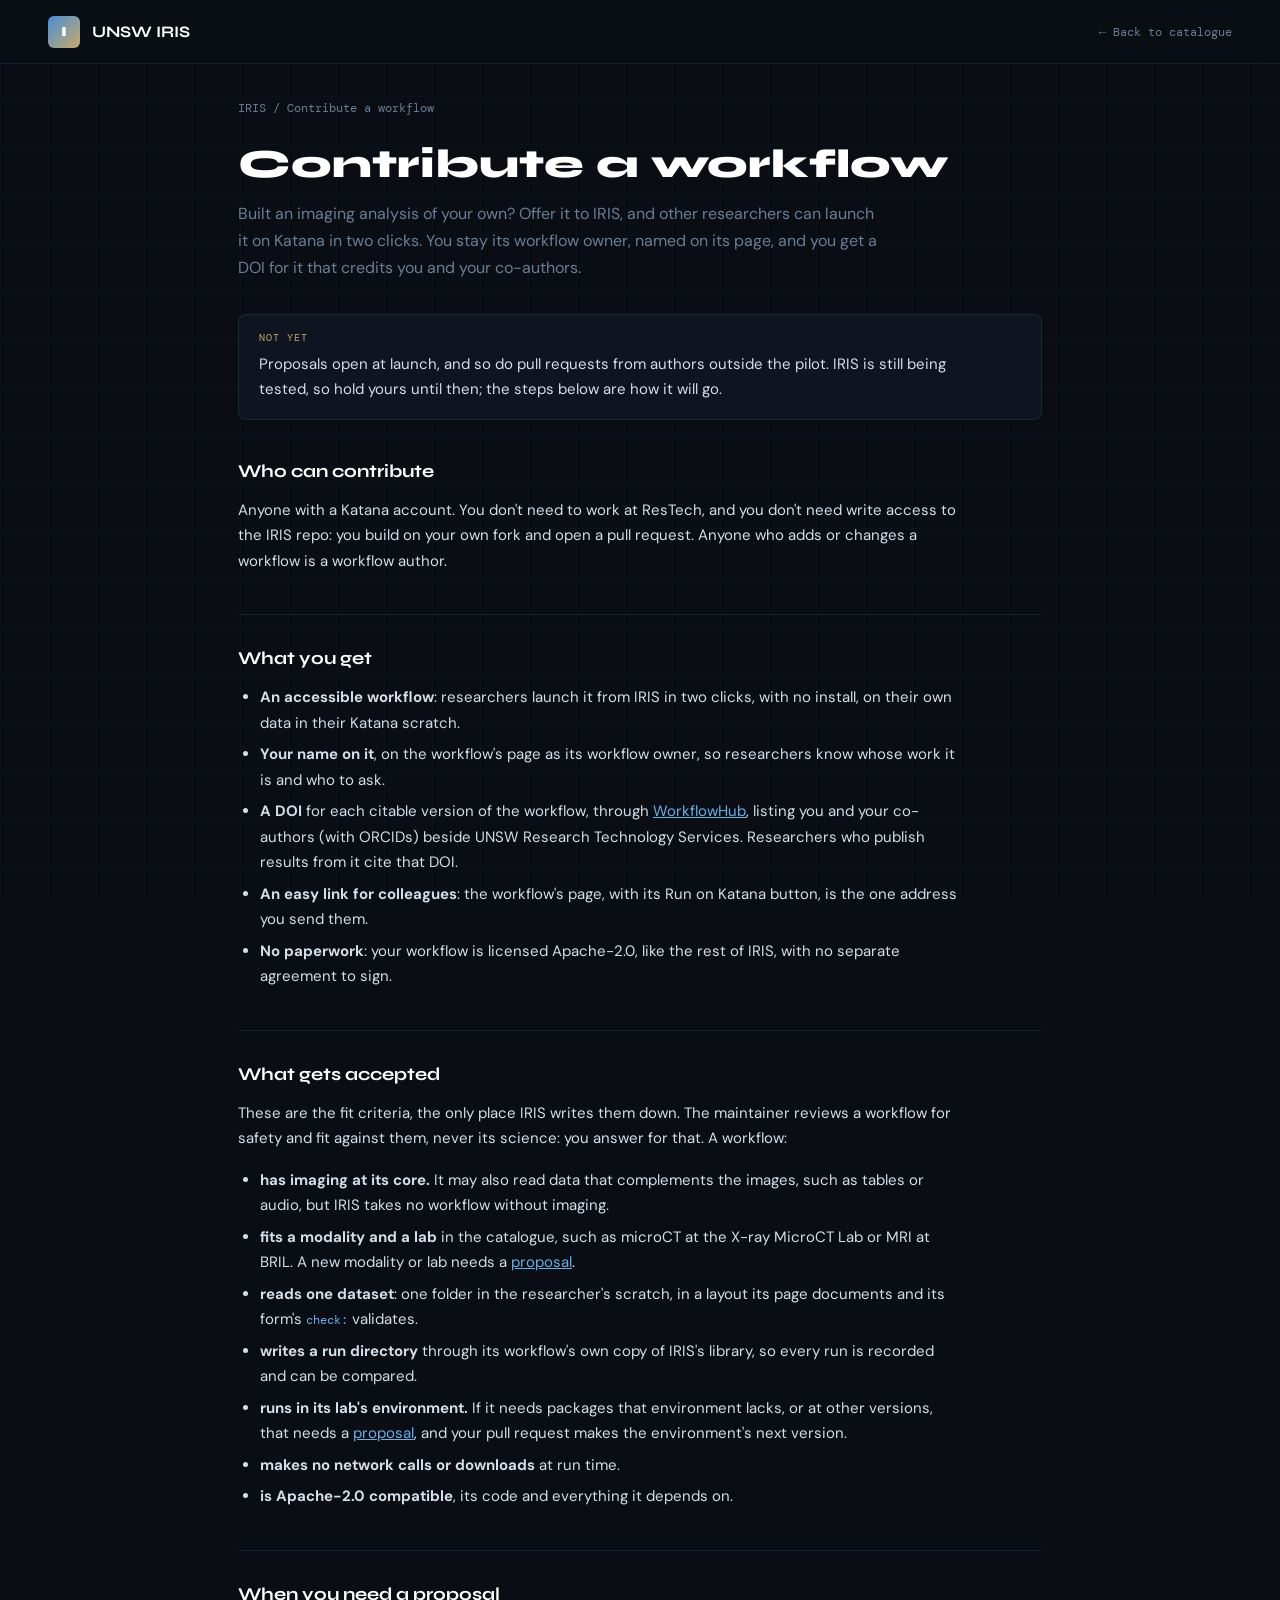
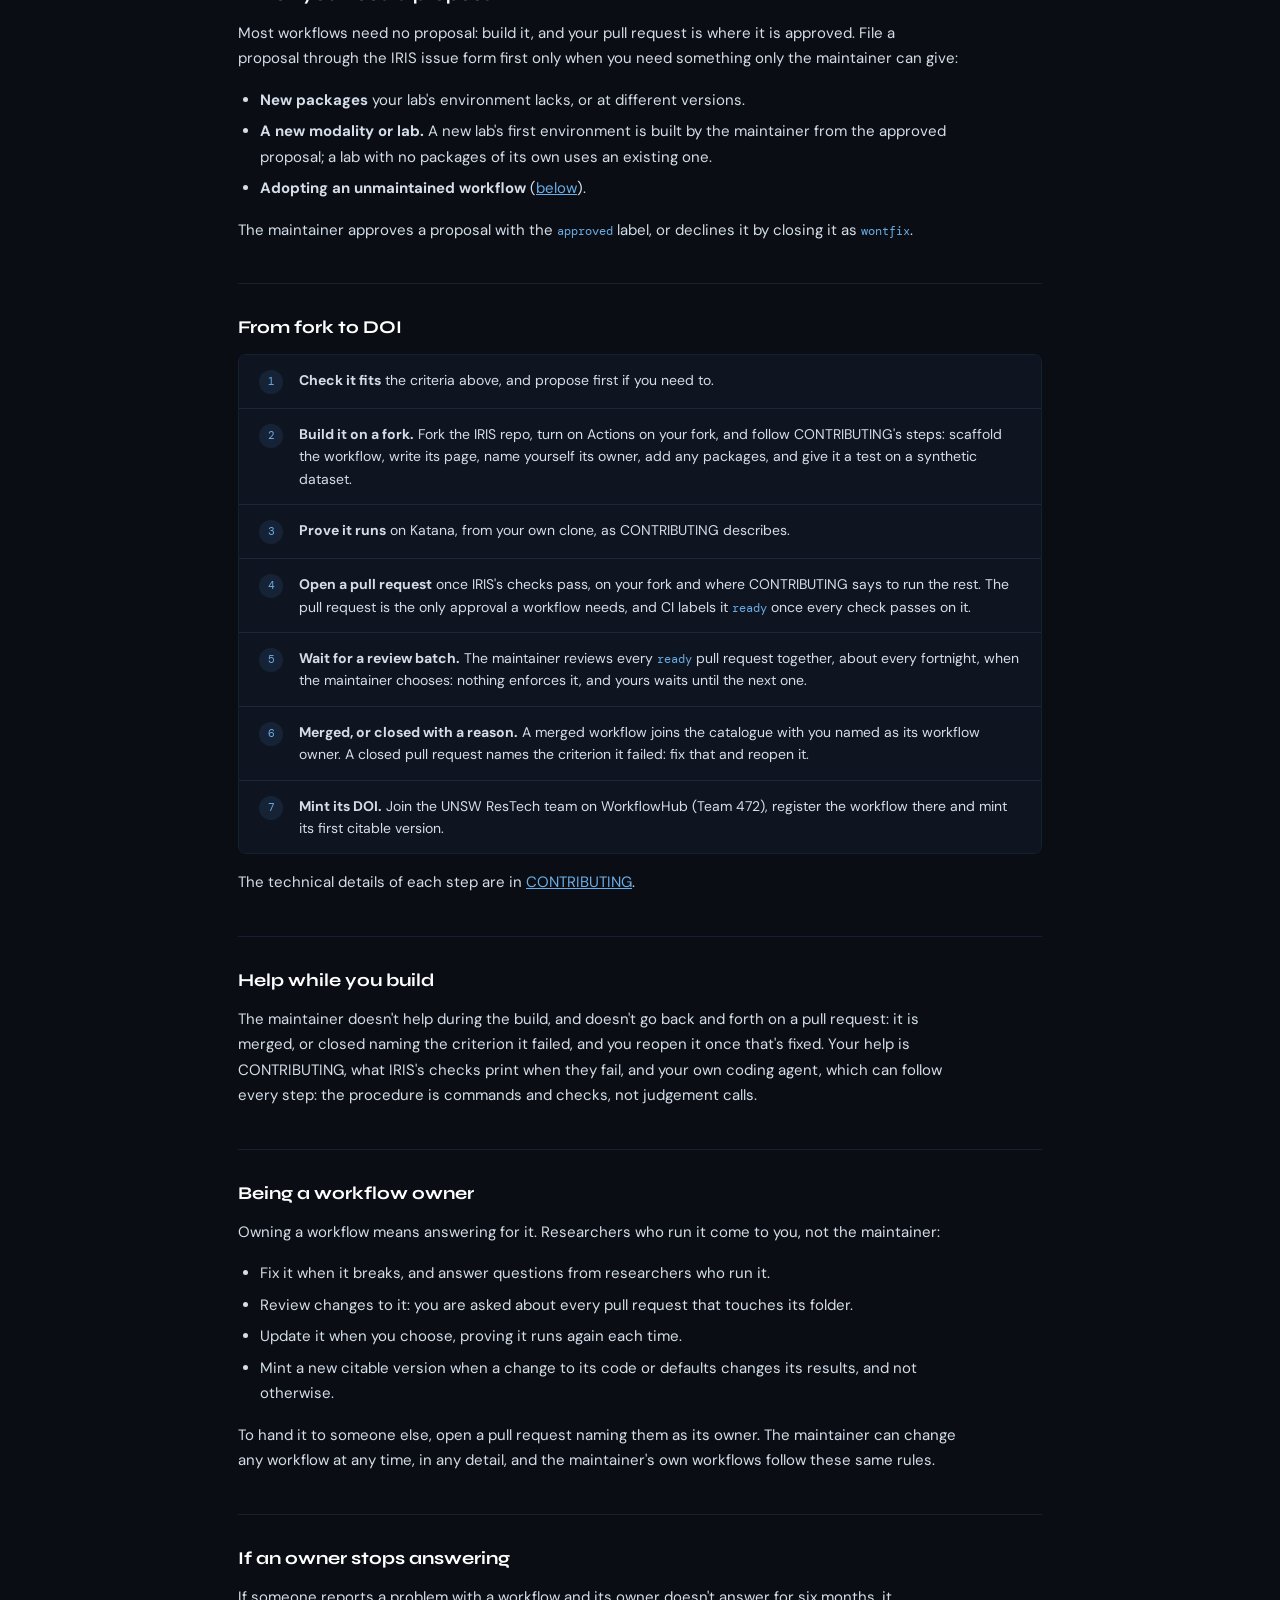
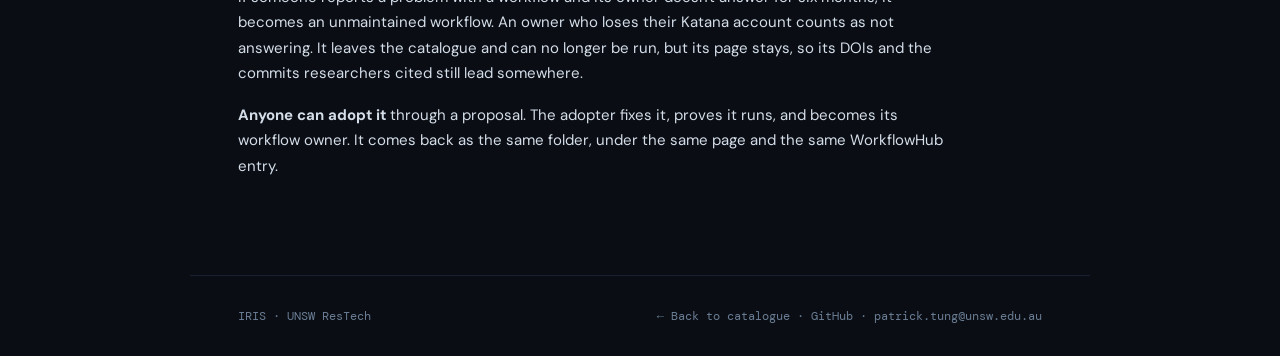
==== contribute/index.html @ a0d05328 "CI labels a passing pull request ready, and flags one that changes anything beyond its workflow's fo" ====
<!DOCTYPE html>
<html lang="en">
<head>
  <meta charset="UTF-8">
  <meta name="viewport" content="width=device-width, initial-scale=1.0">
  <title>Contribute a workflow — IRIS</title>
  <link rel="preconnect" href="https://fonts.googleapis.com">
  <link href="https://fonts.googleapis.com/css2?family=DM+Mono:wght@400;500&family=Syne:wght@700;800&family=DM+Sans:wght@300;400;500&display=swap" rel="stylesheet">
  <link rel="stylesheet" href="../assets/iris.css">
</head>
<body>
<nav>
  <a href="../" class="nav-logo">
    <div class="nav-logo-mark">I</div>
    <span class="nav-logo-text">UNSW IRIS</span>
  </a>
  <a href="../#workflows" class="nav-back">← Back to catalogue</a>
</nav>
<div class="page">
  <div class="breadcrumb"><a href="../">IRIS</a> / Contribute a workflow</div>
  <h1 class="wf-title">Contribute a workflow</h1>
  <p class="wf-desc">Built an imaging analysis of your own? Offer it to IRIS, and other researchers can launch it on Katana in two clicks. You stay its workflow owner, named on its page, and you get a DOI for it that credits you and your co-authors.</p>

  <!-- Launch removes this notice with the others CONTRIBUTING.md's Status lists; bin/check fails if only some are gone. -->
  <div class="ready" id="launch">
    <div class="ready-title">Not yet</div>
    <p class="prose">Proposals open at launch, and so do pull requests from authors outside the pilot. IRIS is still being tested, so hold yours until then; the steps below are how it will go.</p>
  </div>

  <h2 id="who">Who can contribute</h2>
  <div class="prose">
    <p>Anyone with a Katana account. You don't need to work at ResTech, and you don't need write access to the IRIS repo: you build on your own fork and open a pull request. Anyone who adds or changes a workflow is a workflow author.</p>
  </div>

  <h2 id="what-you-get">What you get</h2>
  <div class="prose">
    <ul>
      <li><strong>An accessible workflow</strong>: researchers launch it from IRIS in two clicks, with no install, on their own data in their Katana scratch.</li>
      <li><strong>Your name on it</strong>, on the workflow's page as its workflow owner, so researchers know whose work it is and who to ask.</li>
      <li><strong>A DOI</strong> for each citable version of the workflow, through <a href="https://workflowhub.eu/projects/472" target="_blank">WorkflowHub</a>, listing you and your co-authors (with ORCIDs) beside UNSW Research Technology Services. Researchers who publish results from it cite that DOI.</li>
      <li><strong>An easy link for colleagues</strong>: the workflow's page, with its Run on Katana button, is the one address you send them.</li>
      <li><strong>No paperwork</strong>: your workflow is licensed Apache-2.0, like the rest of IRIS, with no separate agreement to sign.</li>
    </ul>
  </div>

  <h2 id="criteria">What gets accepted</h2>
  <div class="prose">
    <p>These are the fit criteria, the only place IRIS writes them down. The maintainer reviews a workflow for safety and fit against them, never its science: you answer for that. A workflow:</p>
    <ul>
      <li><strong>has imaging at its core.</strong> It may also read data that complements the images, such as tables or audio, but IRIS takes no workflow without imaging.</li>
      <li><strong>fits a modality and a lab</strong> in the catalogue, such as microCT at the X-ray MicroCT Lab or MRI at BRIL. A new modality or lab needs a <a href="#proposal">proposal</a>.</li>
      <li><strong>reads one dataset</strong>: one folder in the researcher's scratch, in a layout its page documents and its form's <code>check:</code> validates.</li>
      <li><strong>writes a run directory</strong> through its workflow's own copy of IRIS's library, so every run is recorded and can be compared.</li>
      <li><strong>runs in its lab's environment.</strong> If it needs packages that environment lacks, or at other versions, that needs a <a href="#proposal">proposal</a>, and your pull request makes the environment's next version.</li>
      <li><strong>makes no network calls or downloads</strong> at run time.</li>
      <li><strong>is Apache-2.0 compatible</strong>, its code and everything it depends on.</li>
    </ul>
  </div>

  <h2 id="proposal">When you need a proposal</h2>
  <div class="prose">
    <p>Most workflows need no proposal: build it, and your pull request is where it is approved. File a proposal through the IRIS issue form first only when you need something only the maintainer can give:</p>
    <ul>
      <li><strong>New packages</strong> your lab's environment lacks, or at different versions.</li>
      <li><strong>A new modality or lab.</strong> A new lab's first environment is built by the maintainer from the approved proposal; a lab with no packages of its own uses an existing one.</li>
      <li><strong>Adopting an unmaintained workflow</strong> (<a href="#unmaintained">below</a>).</li>
    </ul>
    <p>The maintainer approves a proposal with the <code>approved</code> label, or declines it by closing it as <code>wontfix</code>.</p>
  </div>

  <h2 id="steps">From fork to DOI</h2>
  <ol class="steps">
    <li><span><strong>Check it fits</strong> the criteria above, and propose first if you need to.</span></li>
    <li><span><strong>Build it on a fork.</strong> Fork the IRIS repo, turn on Actions on your fork, and follow CONTRIBUTING's steps: scaffold the workflow, write its page, name yourself its owner, add any packages, and give it a test on a synthetic dataset.</span></li>
    <li><span><strong>Prove it runs</strong> on Katana, from your own clone, as CONTRIBUTING describes.</span></li>
    <li><span><strong>Open a pull request</strong> once IRIS's checks pass, on your fork and where CONTRIBUTING says to run the rest. The pull request is the only approval a workflow needs, and CI labels it <code>ready</code> once every check passes on it.</span></li>
    <li><span><strong>Wait for a review batch.</strong> The maintainer reviews every <code>ready</code> pull request together, about every fortnight, when the maintainer chooses: nothing enforces it, and yours waits until the next one.</span></li>
    <li><span><strong>Merged, or closed with a reason.</strong> A merged workflow joins the catalogue with you named as its workflow owner. A closed pull request names the criterion it failed: fix that and reopen it.</span></li>
    <li><span><strong>Mint its DOI.</strong> Join the UNSW ResTech team on WorkflowHub (Team 472), register the workflow there and mint its first citable version.</span></li>
  </ol>
  <div class="prose">
    <p>The technical details of each step are in <a href="https://github.com/unsw-restech/iris/blob/main/CONTRIBUTING.md" target="_blank">CONTRIBUTING</a>.</p>
  </div>

  <h2 id="help">Help while you build</h2>
  <div class="prose">
    <p>The maintainer doesn't help during the build, and doesn't go back and forth on a pull request: it is merged, or closed naming the criterion it failed, and you reopen it once that's fixed. Your help is CONTRIBUTING, what IRIS's checks print when they fail, and your own coding agent, which can follow every step: the procedure is commands and checks, not judgement calls.</p>
  </div>

  <h2 id="owner">Being a workflow owner</h2>
  <div class="prose">
    <p>Owning a workflow means answering for it. Researchers who run it come to you, not the maintainer:</p>
    <ul>
      <li>Fix it when it breaks, and answer questions from researchers who run it.</li>
      <li>Review changes to it: you are asked about every pull request that touches its folder.</li>
      <li>Update it when you choose, proving it runs again each time.</li>
      <li>Mint a new citable version when a change to its code or defaults changes its results, and not otherwise.</li>
    </ul>
    <p>To hand it to someone else, open a pull request naming them as its owner. The maintainer can change any workflow at any time, in any detail, and the maintainer's own workflows follow these same rules.</p>
  </div>

  <h2 id="unmaintained">If an owner stops answering</h2>
  <div class="prose">
    <p>If someone reports a problem with a workflow and its owner doesn't answer for six months, it becomes an unmaintained workflow. An owner who loses their Katana account counts as not answering. It leaves the catalogue and can no longer be run, but its page stays, so its DOIs and the commits researchers cited still lead somewhere.</p>
    <p><strong>Anyone can adopt it</strong> through a proposal. The adopter fixes it, proves it runs, and becomes its workflow owner. It comes back as the same folder, under the same page and the same WorkflowHub entry.</p>
  </div>
</div>
<footer>
  <span>IRIS · UNSW ResTech</span>
  <span>
    <a href="../#workflows">← Back to catalogue</a> ·
    <a href="https://github.com/unsw-restech/iris" target="_blank">GitHub</a> ·
    <a href="mailto:patrick.tung@unsw.edu.au">patrick.tung@unsw.edu.au</a>
  </span>
</footer>
</body>
</html>
---- assets/iris.css ----
/* Shared styles for IRIS workflow detail pages (workflows/<name>/index.html). */
/* The landing page keeps its own inline styles; hello-world is a separate variant. */

*, *::before, *::after { box-sizing: border-box; margin: 0; padding: 0; }
:root {
  --bg: #0a0e14; --bg2: #0f1520; --bg3: #141c2e;
  --border: rgba(99,140,210,0.15); --border2: rgba(99,140,210,0.28);
  --blue: #4a8fd4; --blue2: #6aaee8;
  --gold: #c8a96e; --gold2: #e2c98a;
  --text: #d4dde8; --muted: #6b7d94;
  --green: #4ecb8d; --amber: #e8a84a; --red: #e05a5a;
}
body { font-family: 'DM Sans', sans-serif; background: var(--bg); color: var(--text); }
body::before {
  content: ''; position: fixed; inset: 0;
  background-image: linear-gradient(rgba(74,143,212,0.03) 1px, transparent 1px),
    linear-gradient(90deg, rgba(74,143,212,0.03) 1px, transparent 1px);
  background-size: 48px 48px; pointer-events: none; z-index: 0;
}
/* The top bar: body > nav, so a <nav> inside a page stays in the flow. */
body > nav {
  position: fixed; top: 0; left: 0; right: 0; z-index: 100;
  display: flex; align-items: center; justify-content: space-between;
  padding: 0 48px; height: 64px;
  background: rgba(10,14,20,0.85); backdrop-filter: blur(12px);
  border-bottom: 1px solid var(--border);
}
.nav-logo { display: flex; align-items: center; gap: 12px; text-decoration: none; }
.nav-logo-mark {
  width: 32px; height: 32px;
  background: linear-gradient(135deg, var(--blue), var(--gold));
  border-radius: 6px; display: flex; align-items: center; justify-content: center;
  font-family: 'Syne', sans-serif; font-weight: 800; font-size: 14px; color: #fff;
}
.nav-logo-text { font-family: 'Syne', sans-serif; font-weight: 700; font-size: 16px; color: #fff; }
.nav-back { font-family: 'DM Mono', monospace; font-size: 12px; color: var(--muted); text-decoration: none; }
.nav-back:hover { color: var(--blue2); }
.page { position: relative; z-index: 1; max-width: 900px; margin: 0 auto; padding: 100px 48px 80px; }
.breadcrumb { font-family: 'DM Mono', monospace; font-size: 12px; color: var(--muted); margin-bottom: 24px; }
.breadcrumb a { color: var(--muted); text-decoration: none; }
.breadcrumb a:hover { color: var(--blue2); }
.wf-domain {
  display: inline-block; font-family: 'DM Mono', monospace; font-size: 10px;
  padding: 3px 8px; border-radius: 3px;
  text-transform: uppercase; letter-spacing: 1px; margin-bottom: 16px;
}
.wf-domain.imaging { background: rgba(224,90,90,0.1); color: var(--red); }
.wf-title { font-family: 'Syne', sans-serif; font-size: 40px; font-weight: 800; color: #fff; margin-bottom: 12px; }
.wf-desc { font-size: 16px; color: var(--muted); line-height: 1.7; max-width: 640px; margin-bottom: 32px; }
.wf-owner { font-size: 14px; color: var(--muted); margin: -20px 0 32px; }
.wf-owner:has(+ .wf-review) { margin-bottom: 6px; }
.wf-review { font-size: 13px; color: var(--muted); line-height: 1.6; max-width: 640px; margin-bottom: 32px; }
.run-btn {
  display: inline-flex; align-items: center; gap: 10px;
  padding: 14px 28px; border-radius: 6px;
  font-family: 'Syne', sans-serif; font-size: 15px; font-weight: 700;
  text-decoration: none; background: var(--blue); color: #fff;
  transition: all 0.2s; margin-bottom: 12px;
}
.run-btn:hover { background: var(--blue2); transform: translateY(-1px); }
.run-note { font-family: 'DM Mono', monospace; font-size: 12px; color: var(--muted); margin-bottom: 40px; display: block; }
.meta-grid {
  display: grid; grid-template-columns: repeat(3, 1fr);
  gap: 1px; background: var(--border);
  border: 1px solid var(--border); border-radius: 8px; overflow: hidden;
  margin-bottom: 48px;
}
.meta-cell { background: var(--bg2); padding: 16px 20px; }
.meta-label { font-family: 'DM Mono', monospace; font-size: 10px; color: var(--muted); text-transform: uppercase; letter-spacing: 1px; margin-bottom: 6px; }
.meta-val { font-family: 'Syne', sans-serif; font-size: 14px; font-weight: 700; color: #fff; }
h2 { font-family: 'Syne', sans-serif; font-size: 18px; font-weight: 700; color: #fff; margin: 40px 0 16px; border-top: 1px solid var(--border); padding-top: 32px; }
h2:first-of-type { border-top: none; padding-top: 0; }
.steps { list-style: none; counter-reset: steps; border: 1px solid var(--border); border-radius: 8px; overflow: hidden; margin-bottom: 16px; }
.steps li {
  counter-increment: steps;
  display: flex; gap: 16px; align-items: flex-start;
  padding: 14px 20px; border-bottom: 1px solid var(--border);
  font-size: 14px; color: var(--text); line-height: 1.6;
  background: var(--bg2);
}
.steps li:last-child { border-bottom: none; }
.steps li::before {
  content: counter(steps);
  min-width: 24px; height: 24px; border-radius: 50%;
  background: rgba(74,143,212,0.12); color: var(--blue2);
  font-family: 'DM Mono', monospace; font-size: 11px;
  display: flex; align-items: center; justify-content: center;
  flex-shrink: 0; margin-top: 1px;
}
.param-table { width: 100%; border-collapse: collapse; font-size: 13px; border: 1px solid var(--border); border-radius: 8px; overflow: hidden; }
.param-table th {
  font-family: 'DM Mono', monospace; font-size: 10px; color: var(--muted);
  text-transform: uppercase; letter-spacing: 1px; text-align: left;
  padding: 10px 16px; border-bottom: 1px solid var(--border); background: var(--bg2);
}
.param-table td { padding: 12px 16px; border-bottom: 1px solid var(--border); font-size: 13px; color: var(--text); background: var(--bg2); }
.param-table tr:last-child td { border-bottom: none; }
.param-table tbody tr:hover td { background: var(--bg3); }
code { font-family: 'DM Mono', monospace; font-size: 12px; color: var(--blue2); }
.code-block {
  background: var(--bg2); border: 1px solid var(--border); border-radius: 8px;
  padding: 20px 24px; overflow-x: auto;
  font-family: 'DM Mono', monospace; font-size: 12px; color: var(--text); line-height: 1.8;
}
.code-block .comment { color: var(--muted); }
/* Unmaintained banner: replaces the Run button on an unmaintained workflow's page,
   which stays so its citable versions still lead somewhere. bin/check reads the class.
   <div class="unmaintained-banner"><strong>Unmaintained.</strong> This workflow can't be
   run: it broke and its workflow owner stopped answering. To bring it back, adopt it
   (link the contribute page's adoption steps).</div> */
.unmaintained-banner {
  background: rgba(232,168,74,0.08); border: 1px solid rgba(232,168,74,0.35);
  border-left: 3px solid var(--amber); border-radius: 8px;
  padding: 14px 20px; margin-bottom: 40px; max-width: 640px;
  font-size: 14px; line-height: 1.6; color: var(--text);
}
.unmaintained-banner strong { color: var(--amber); }
.unmaintained-banner a { color: var(--blue2); }
/* Launch block: the Run button with its "You're ready when" checklist beside it. */
.launch { display: grid; grid-template-columns: auto 1fr; gap: 32px; align-items: start; margin-bottom: 40px; }
.launch .run-note { margin-bottom: 0; max-width: 260px; line-height: 1.6; }
.ready { background: var(--bg2); border: 1px solid var(--border); border-radius: 8px; padding: 16px 20px; }
.ready-title, .col-when { font-family: 'DM Mono', monospace; font-size: 10px; color: var(--gold); text-transform: uppercase; letter-spacing: 1px; margin-bottom: 8px; }
.checklist { list-style: none; }
.checklist li { position: relative; padding: 6px 0 6px 26px; font-size: 14px; line-height: 1.6; border-bottom: 1px solid var(--border); }
.checklist li:last-child { border-bottom: none; }
.checklist li::before { content: '\2610'; position: absolute; left: 2px; color: var(--gold); }
/* Stage / Run / View columns. */
.cols { display: grid; grid-template-columns: repeat(3, 1fr); gap: 16px; margin-bottom: 40px; }
.col { background: var(--bg2); border: 1px solid var(--border); border-radius: 10px; padding: 20px; }
.col-when { margin-bottom: 6px; }
.col h3 { font-family: 'Syne', sans-serif; font-size: 17px; font-weight: 700; color: #fff; margin-bottom: 10px; }
.col p { font-size: 14px; line-height: 1.6; color: var(--muted); margin-bottom: 10px; }
.col p:last-child { margin-bottom: 0; }
.col a, details a, .prose a, .run-note a, .wf-owner a { color: var(--blue2); }
/* Expandable sections. */
details { background: var(--bg2); border: 1px solid var(--border); border-radius: 8px; padding: 14px 20px; margin-bottom: 10px; }
details summary { cursor: pointer; font-family: 'Syne', sans-serif; font-weight: 700; font-size: 15px; color: #fff; }
details[open] summary { margin-bottom: 14px; }
details p, details li { font-size: 14px; line-height: 1.7; color: var(--text); }
details p { margin-bottom: 12px; }
details ul, details ol { margin: 0 0 12px 20px; }
details .param-table, details .code-block { margin-bottom: 12px; }
/* Prose sections on the guide page. */
.prose { font-size: 15px; line-height: 1.7; color: var(--text); max-width: 720px; }
.prose p, .prose ul, .prose ol, .prose .code-block, .prose .param-table, .prose .tree { margin-bottom: 16px; }
.prose ul, .prose ol { padding-left: 22px; }
.prose li { margin-bottom: 6px; }
h3.sub { font-family: 'Syne', sans-serif; font-size: 15px; font-weight: 700; color: #fff; margin: 28px 0 10px; }
/* The guide page: a contents list, then one card per section. */
.toc { background: var(--bg2); border: 1px solid var(--border); border-radius: 10px; padding: 18px 24px; margin-bottom: 32px; max-width: 720px; }
.toc-title { font-family: 'DM Mono', monospace; font-size: 10px; color: var(--gold); text-transform: uppercase; letter-spacing: 1px; margin-bottom: 10px; }
.toc ol { padding-left: 22px; columns: 2; column-gap: 32px; font-size: 15px; line-height: 1.9; }
.toc a { color: var(--blue2); text-decoration: none; }
.toc a:hover { text-decoration: underline; }
.guide-section {
  background: rgba(15,21,32,0.6); border: 1px solid var(--border); border-radius: 12px;
  padding: 32px 36px 16px; margin-bottom: 28px; max-width: 820px; scroll-margin-top: 84px;
}
.section-step { font-family: 'DM Mono', monospace; font-size: 11px; color: var(--gold); text-transform: uppercase; letter-spacing: 1px; margin-bottom: 8px; }
.guide-section h2 { font-size: 28px; font-weight: 800; margin: 0 0 16px; border-top: none; padding-top: 0; }
.guide-section h3.sub { font-size: 20px; margin: 32px 0 12px; }
/* A dataset folder layout. */
.tree {
  background: var(--bg2); border: 1px solid var(--border); border-radius: 8px;
  padding: 16px 24px; white-space: pre; overflow-x: auto;
  font-family: 'DM Mono', monospace; font-size: 12px; line-height: 1.8; color: var(--text);
}
.tree .comment { color: var(--muted); }
footer {
  position: relative; z-index: 1; border-top: 1px solid var(--border);
  padding: 32px 48px; max-width: 900px; margin: 0 auto;
  display: flex; justify-content: space-between;
  font-family: 'DM Mono', monospace; font-size: 12px; color: var(--muted);
}
footer a { color: var(--muted); text-decoration: none; }
footer a:hover { color: var(--blue2); }
/* After every link rule, so a Run-style button keeps its white text
   inside any of them (.prose a, footer a and so on tie with it on
   specificity and come earlier). */
a.run-btn, a.run-btn:hover { color: #fff; }
@media (max-width: 768px) {
  body > nav { padding: 0 20px; }
  .page { padding: 90px 20px 60px; }
  .meta-grid { grid-template-columns: 1fr; }
  .launch, .cols { grid-template-columns: 1fr; }
  .toc ol { columns: 1; }
  .guide-section { padding: 24px 20px 8px; }
  footer { flex-direction: column; gap: 12px; padding: 24px 20px; }
}
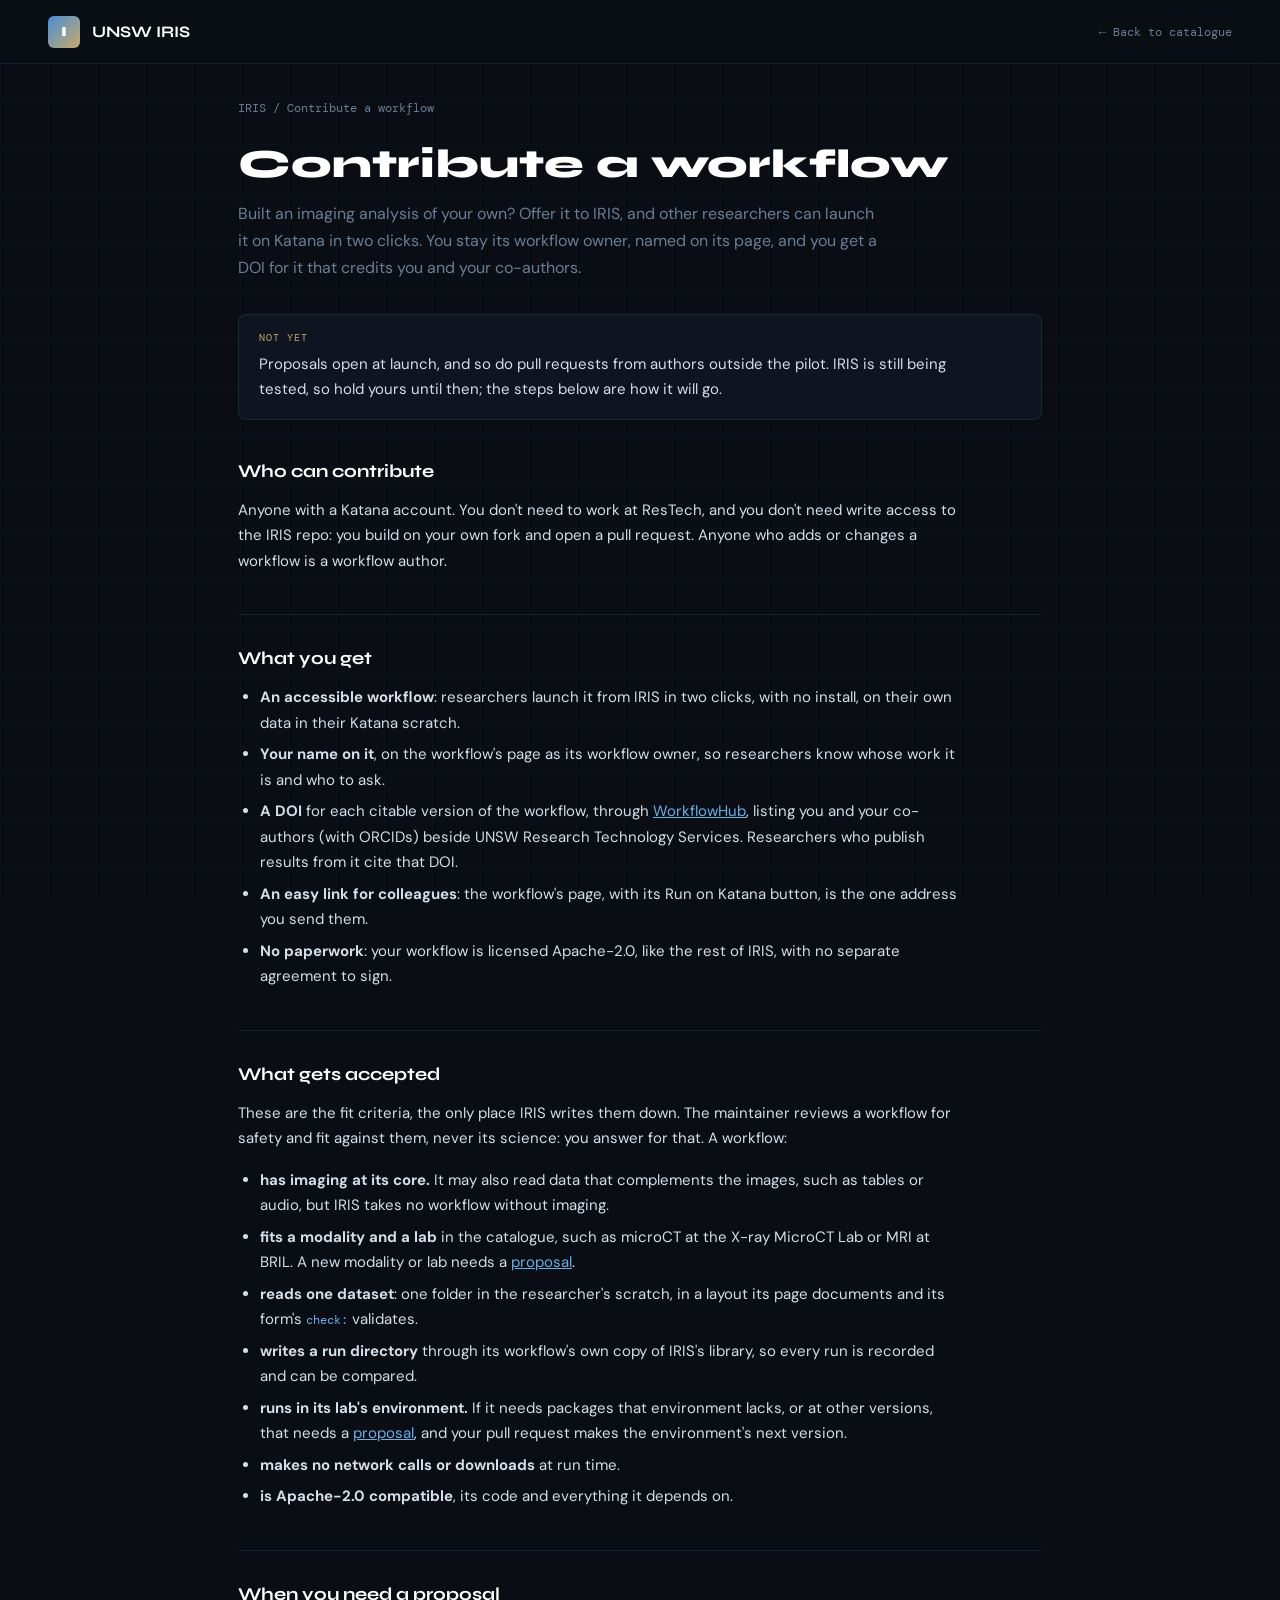
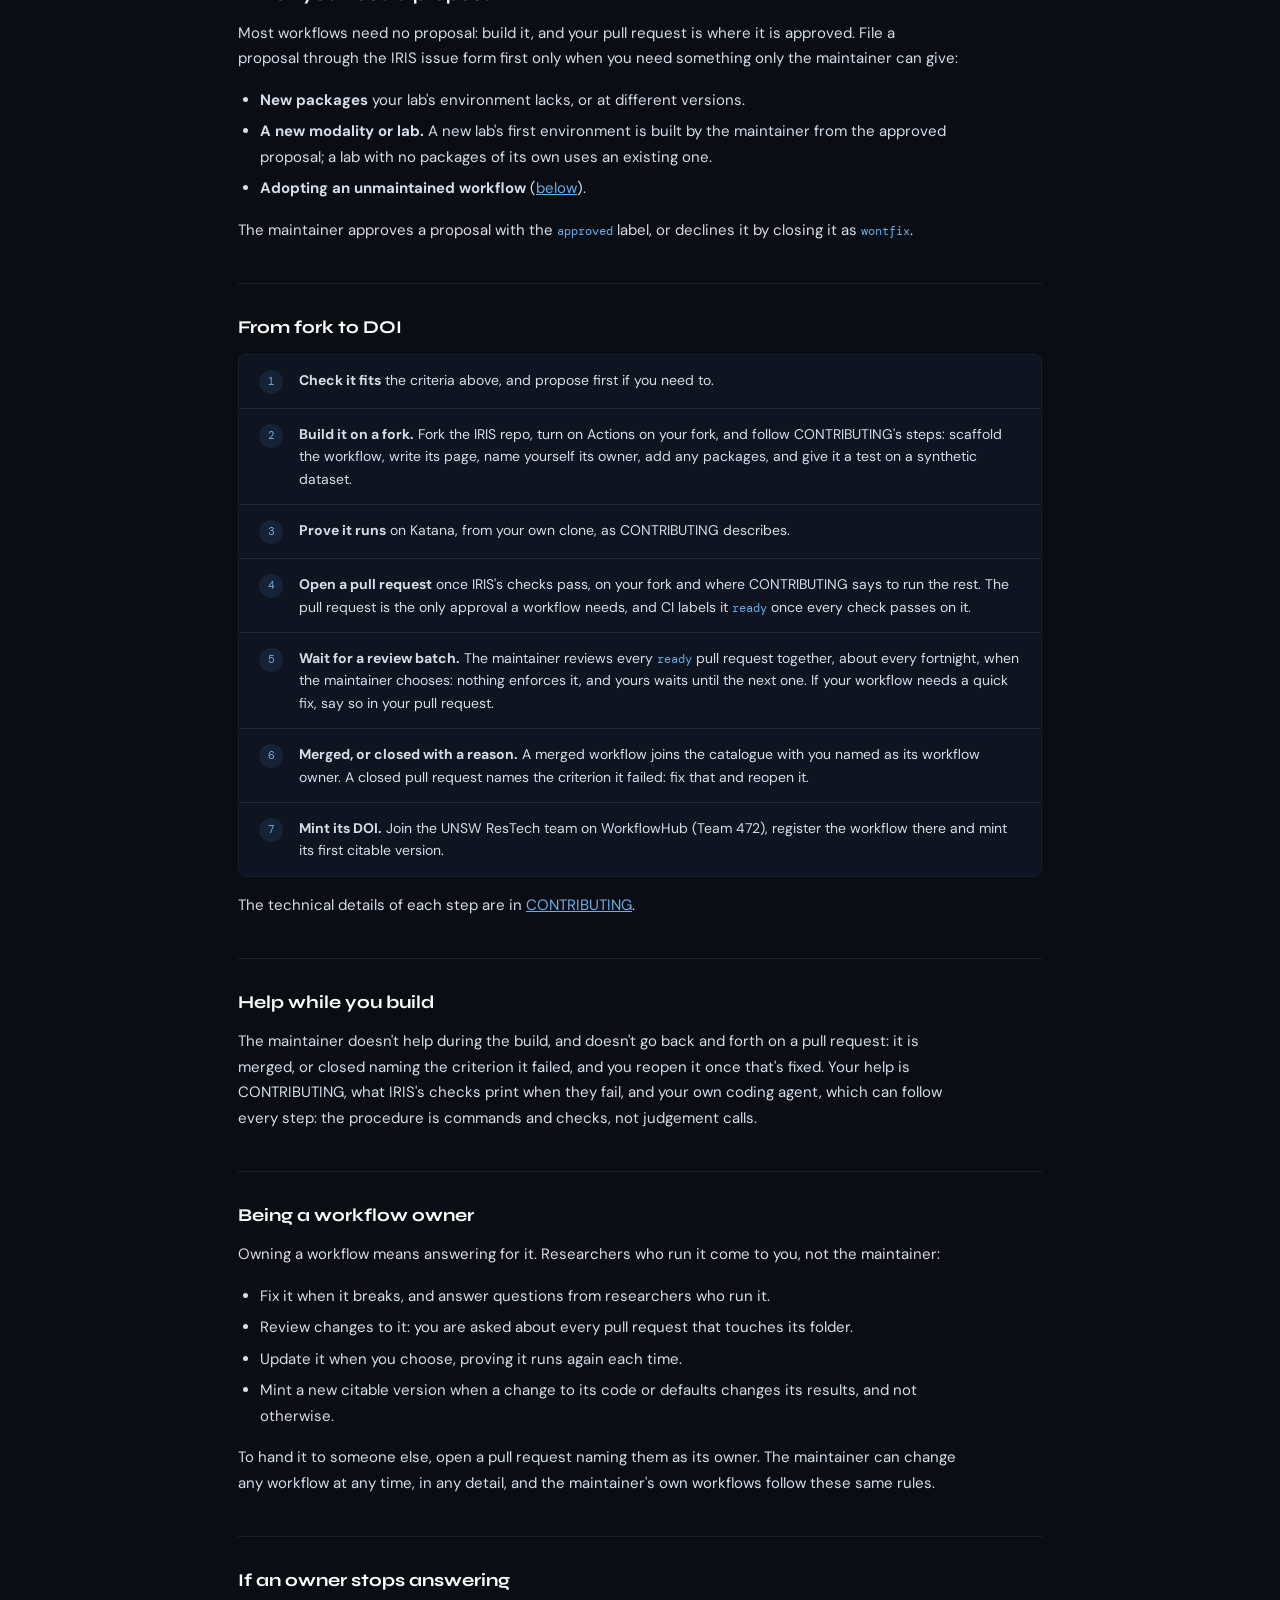
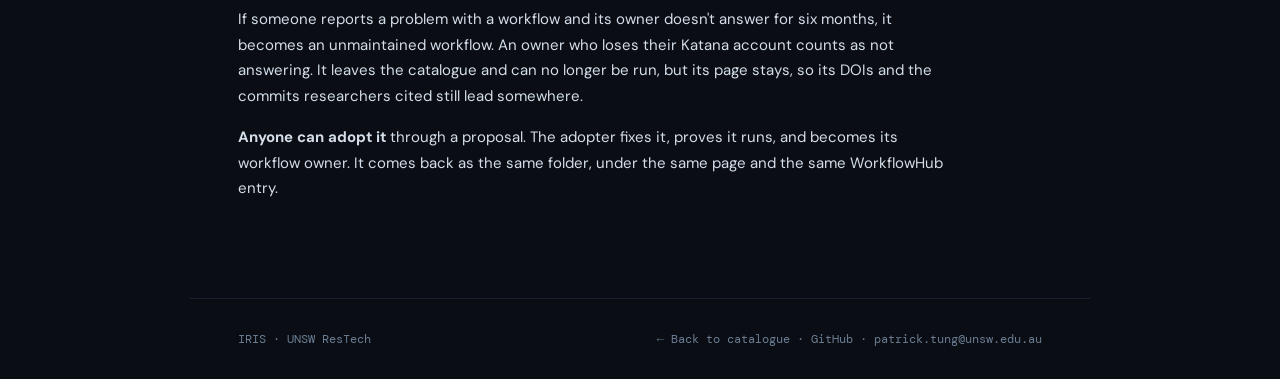
==== commit d18c1250: "bin/review-batch lists every ready PR with its diff and flags, merges the batch on one yes into a br" ====
--- a/contribute/index.html
+++ b/contribute/index.html
@@ -74,7 +74,7 @@
     <li><span><strong>Build it on a fork.</strong> Fork the IRIS repo, turn on Actions on your fork, and follow CONTRIBUTING's steps: scaffold the workflow, write its page, name yourself its owner, add any packages, and give it a test on a synthetic dataset.</span></li>
     <li><span><strong>Prove it runs</strong> on Katana, from your own clone, as CONTRIBUTING describes.</span></li>
     <li><span><strong>Open a pull request</strong> once IRIS's checks pass, on your fork and where CONTRIBUTING says to run the rest. The pull request is the only approval a workflow needs, and CI labels it <code>ready</code> once every check passes on it.</span></li>
-    <li><span><strong>Wait for a review batch.</strong> The maintainer reviews every <code>ready</code> pull request together, about every fortnight, when the maintainer chooses: nothing enforces it, and yours waits until the next one.</span></li>
+    <li><span><strong>Wait for a review batch.</strong> The maintainer reviews every <code>ready</code> pull request together, about every fortnight, when the maintainer chooses: nothing enforces it, and yours waits until the next one. If your workflow needs a quick fix, say so in your pull request.</span></li>
     <li><span><strong>Merged, or closed with a reason.</strong> A merged workflow joins the catalogue with you named as its workflow owner. A closed pull request names the criterion it failed: fix that and reopen it.</span></li>
     <li><span><strong>Mint its DOI.</strong> Join the UNSW ResTech team on WorkflowHub (Team 472), register the workflow there and mint its first citable version.</span></li>
   </ol>
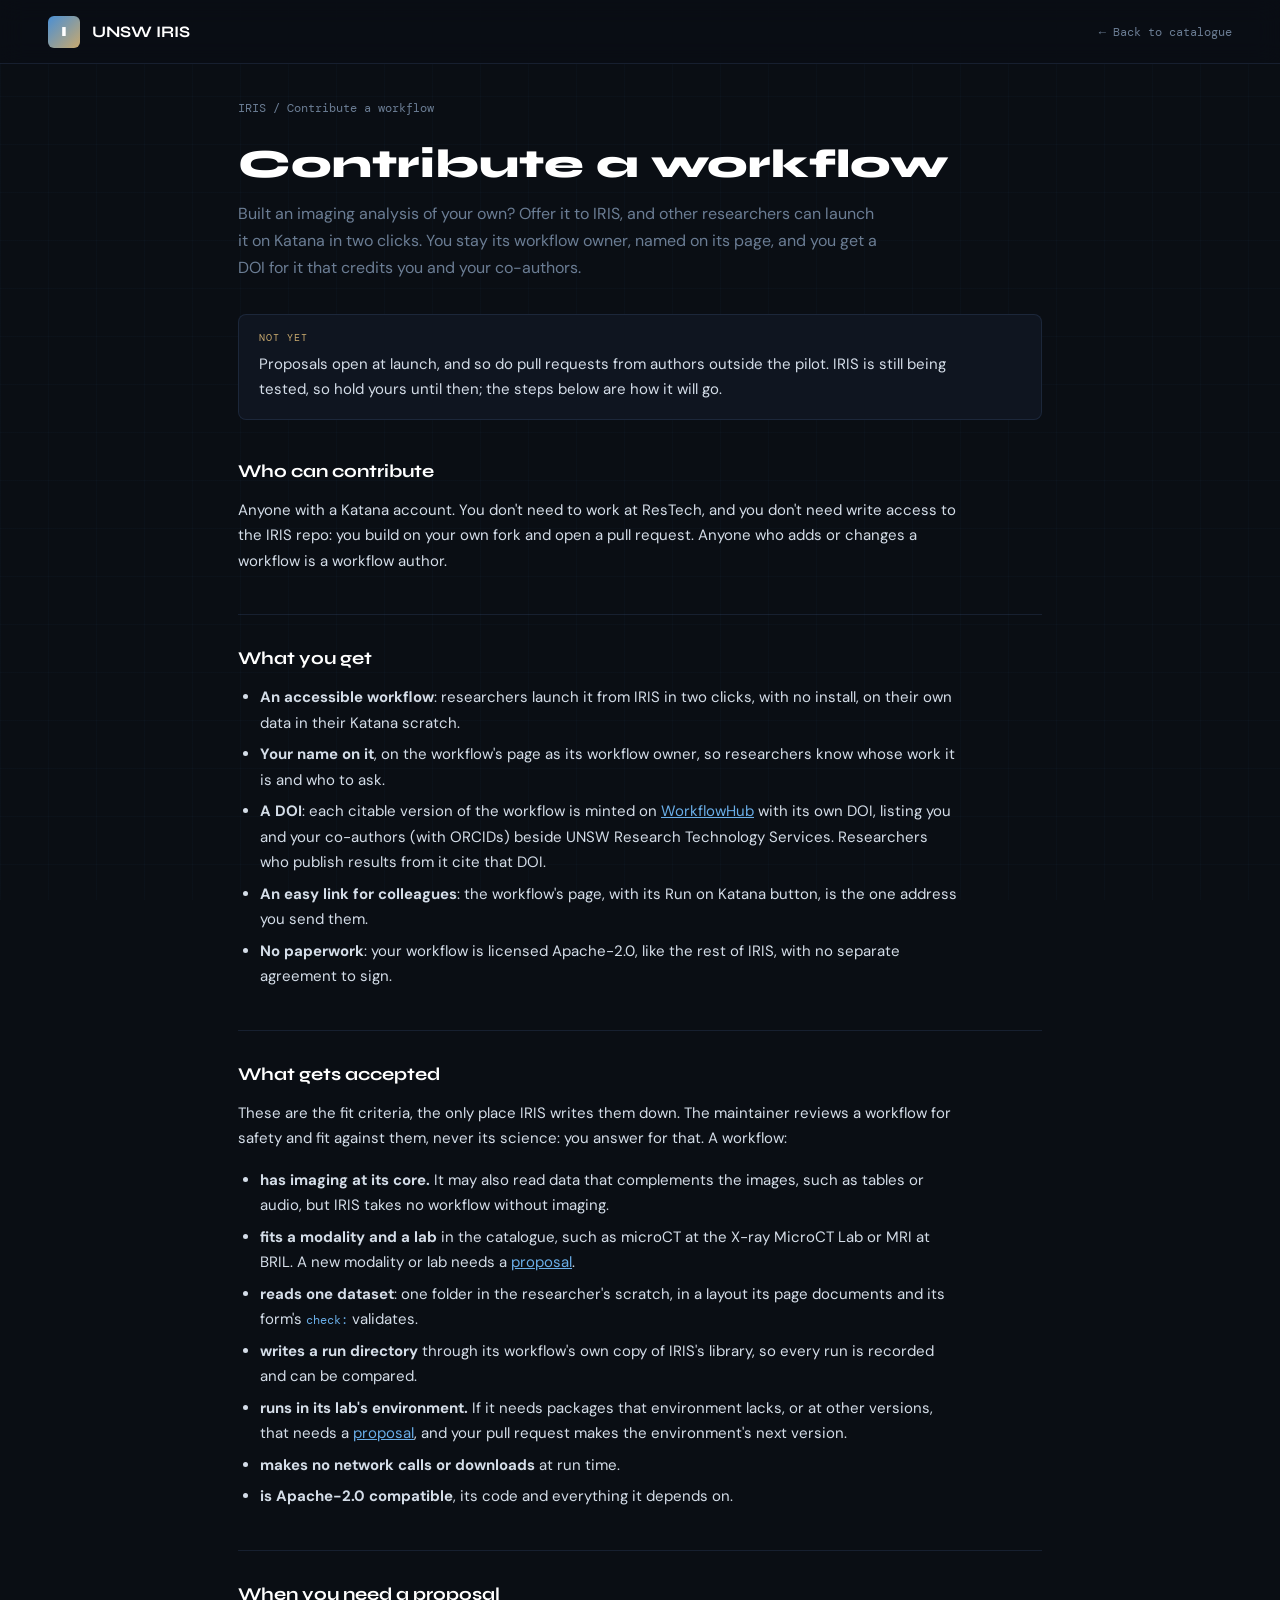
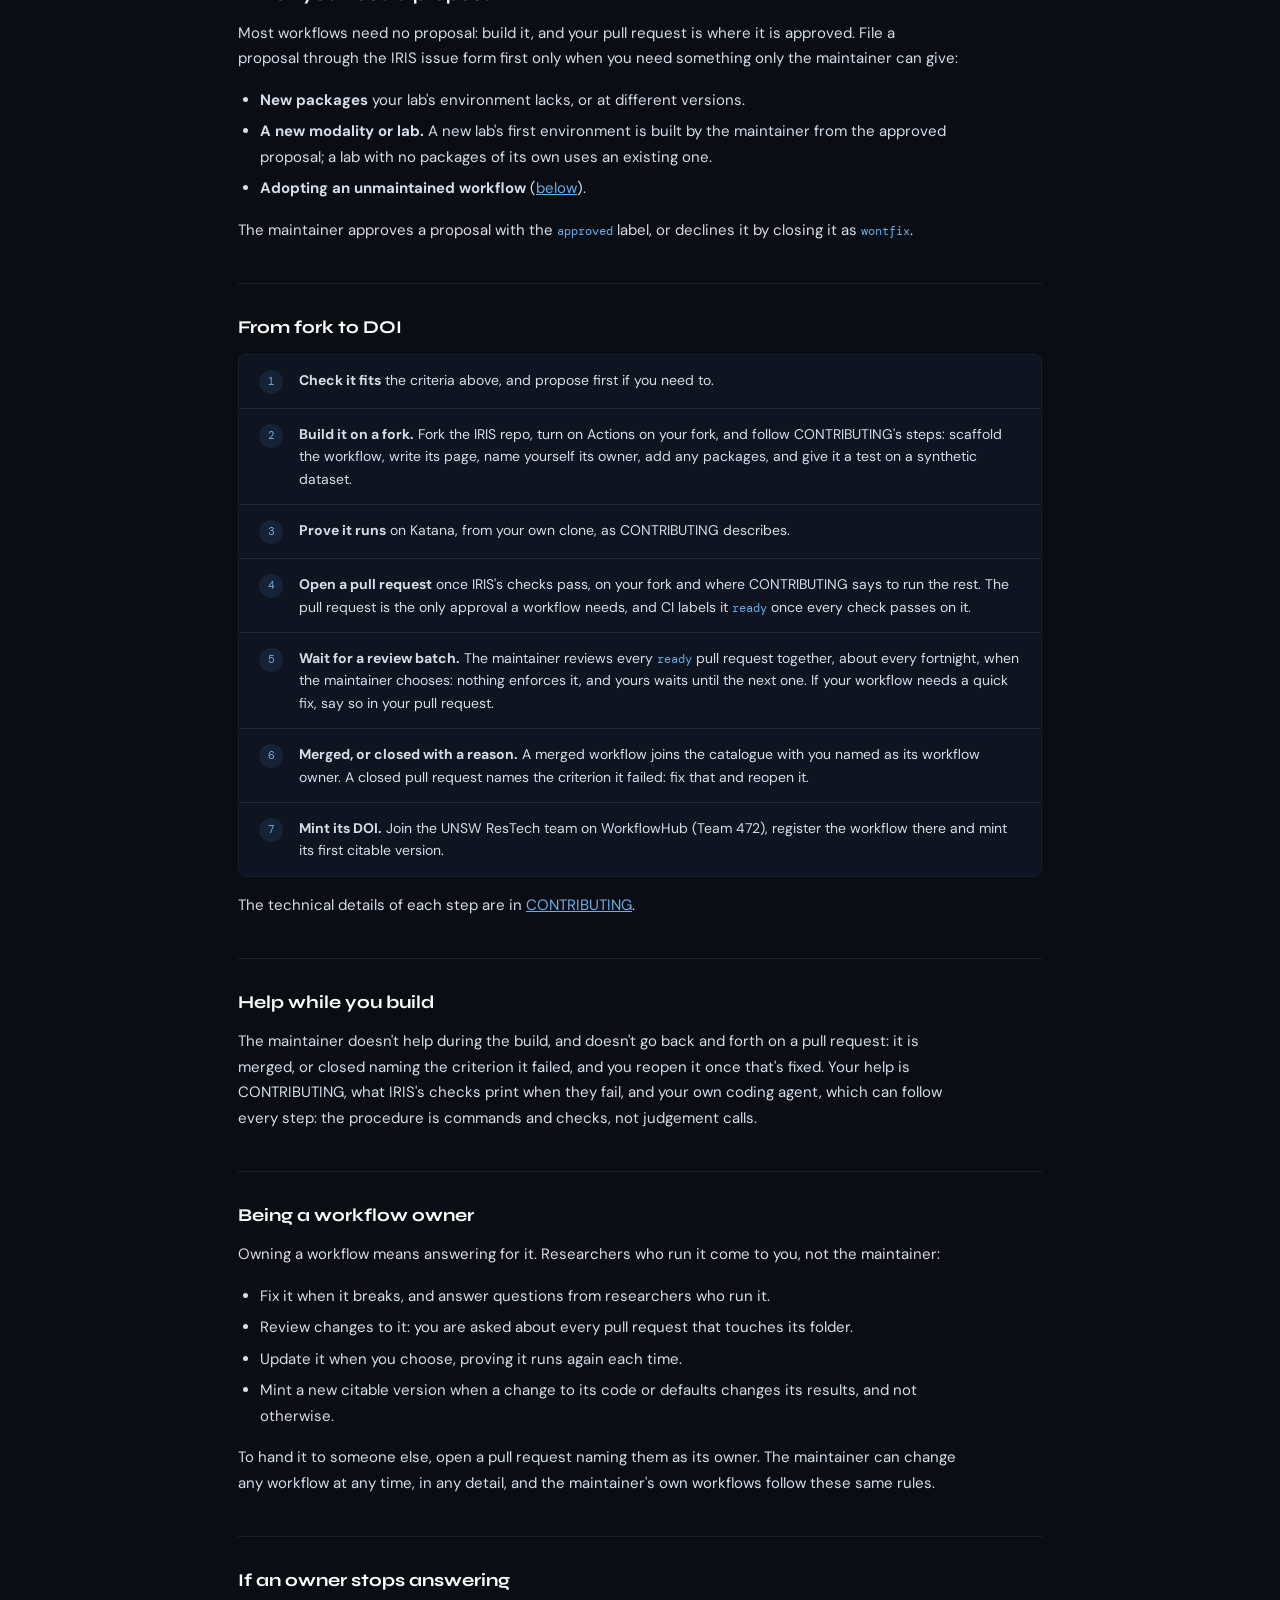
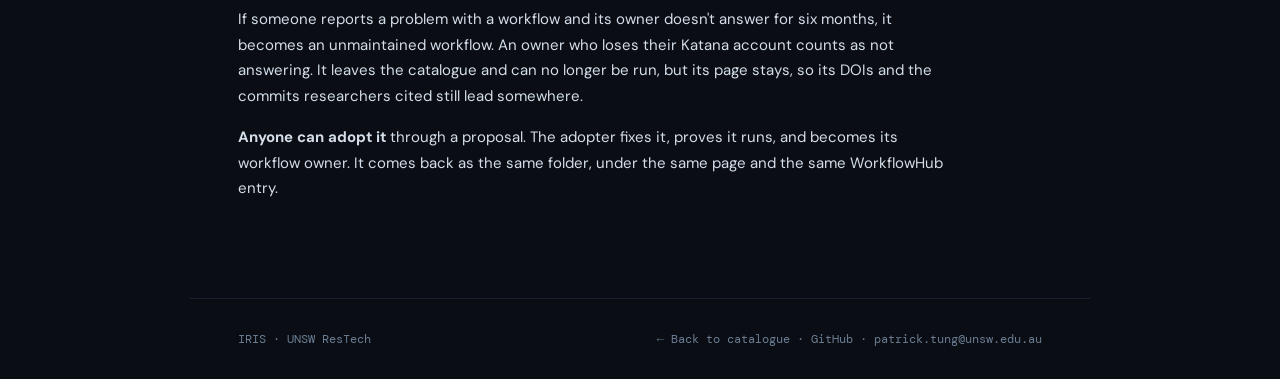
==== commit 023c23c2: "Staging becomes Transfer wherever a researcher reads it: README's first run step, the workflow page " ====
--- a/contribute/index.html
+++ b/contribute/index.html
@@ -37,7 +37,7 @@
     <ul>
       <li><strong>An accessible workflow</strong>: researchers launch it from IRIS in two clicks, with no install, on their own data in their Katana scratch.</li>
       <li><strong>Your name on it</strong>, on the workflow's page as its workflow owner, so researchers know whose work it is and who to ask.</li>
-      <li><strong>A DOI</strong> for each citable version of the workflow, through <a href="https://workflowhub.eu/projects/472" target="_blank">WorkflowHub</a>, listing you and your co-authors (with ORCIDs) beside UNSW Research Technology Services. Researchers who publish results from it cite that DOI.</li>
+      <li><strong>A DOI</strong>: each citable version of the workflow is minted on <a href="https://workflowhub.eu/projects/472" target="_blank">WorkflowHub</a> with its own DOI, listing you and your co-authors (with ORCIDs) beside UNSW Research Technology Services. Researchers who publish results from it cite that DOI.</li>
       <li><strong>An easy link for colleagues</strong>: the workflow's page, with its Run on Katana button, is the one address you send them.</li>
       <li><strong>No paperwork</strong>: your workflow is licensed Apache-2.0, like the rest of IRIS, with no separate agreement to sign.</li>
     </ul>
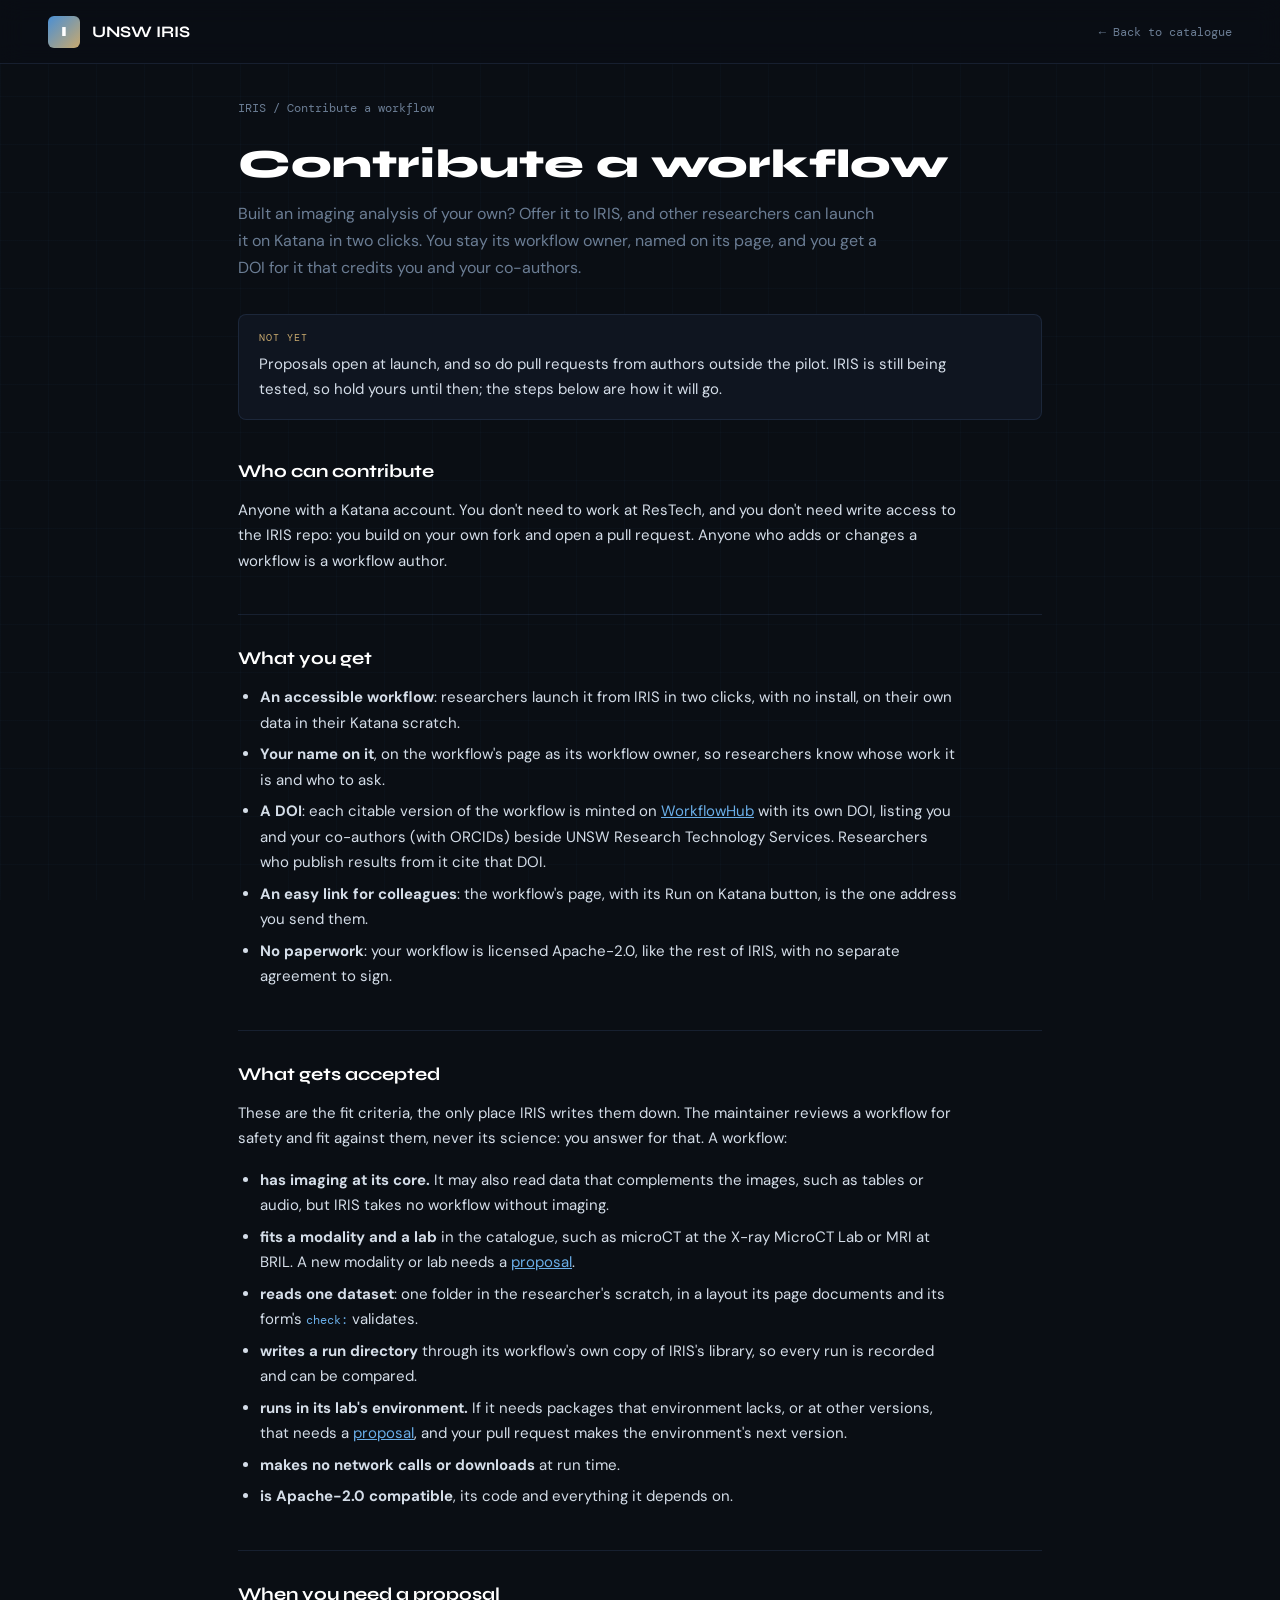
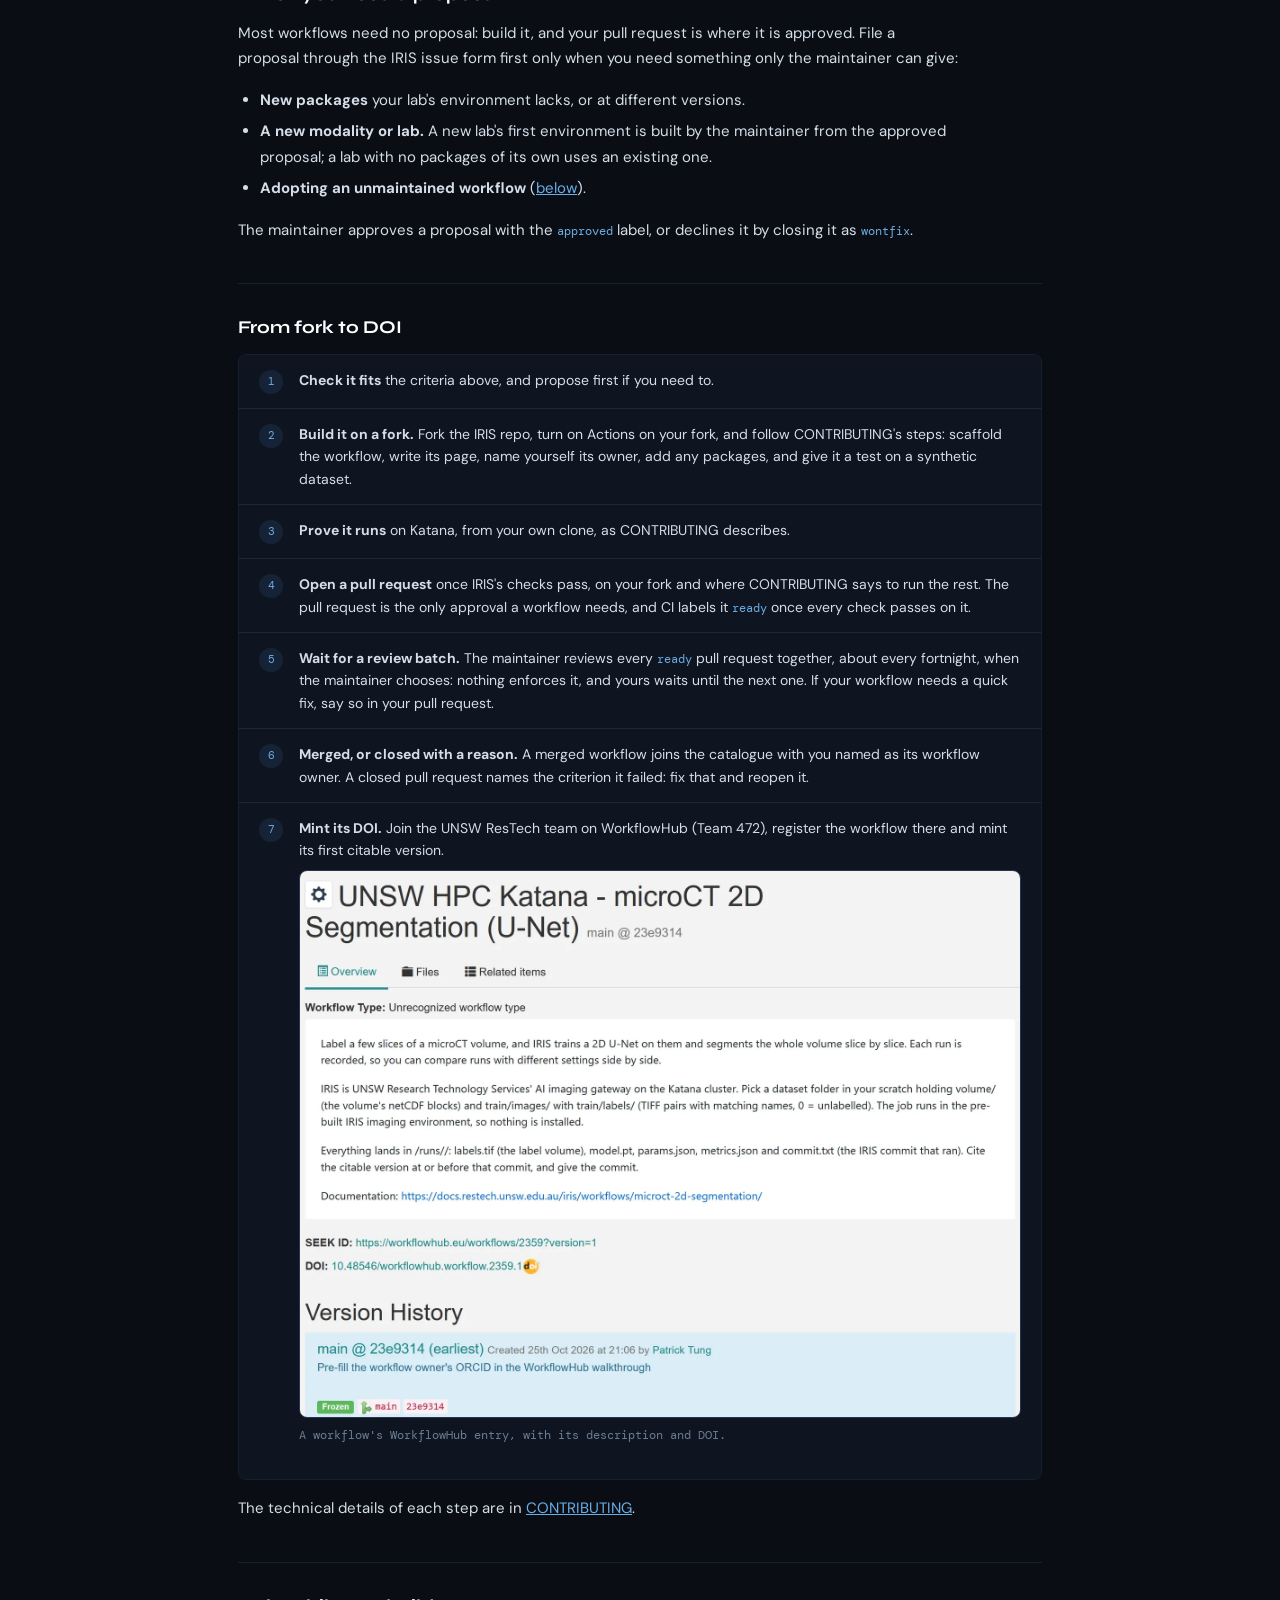
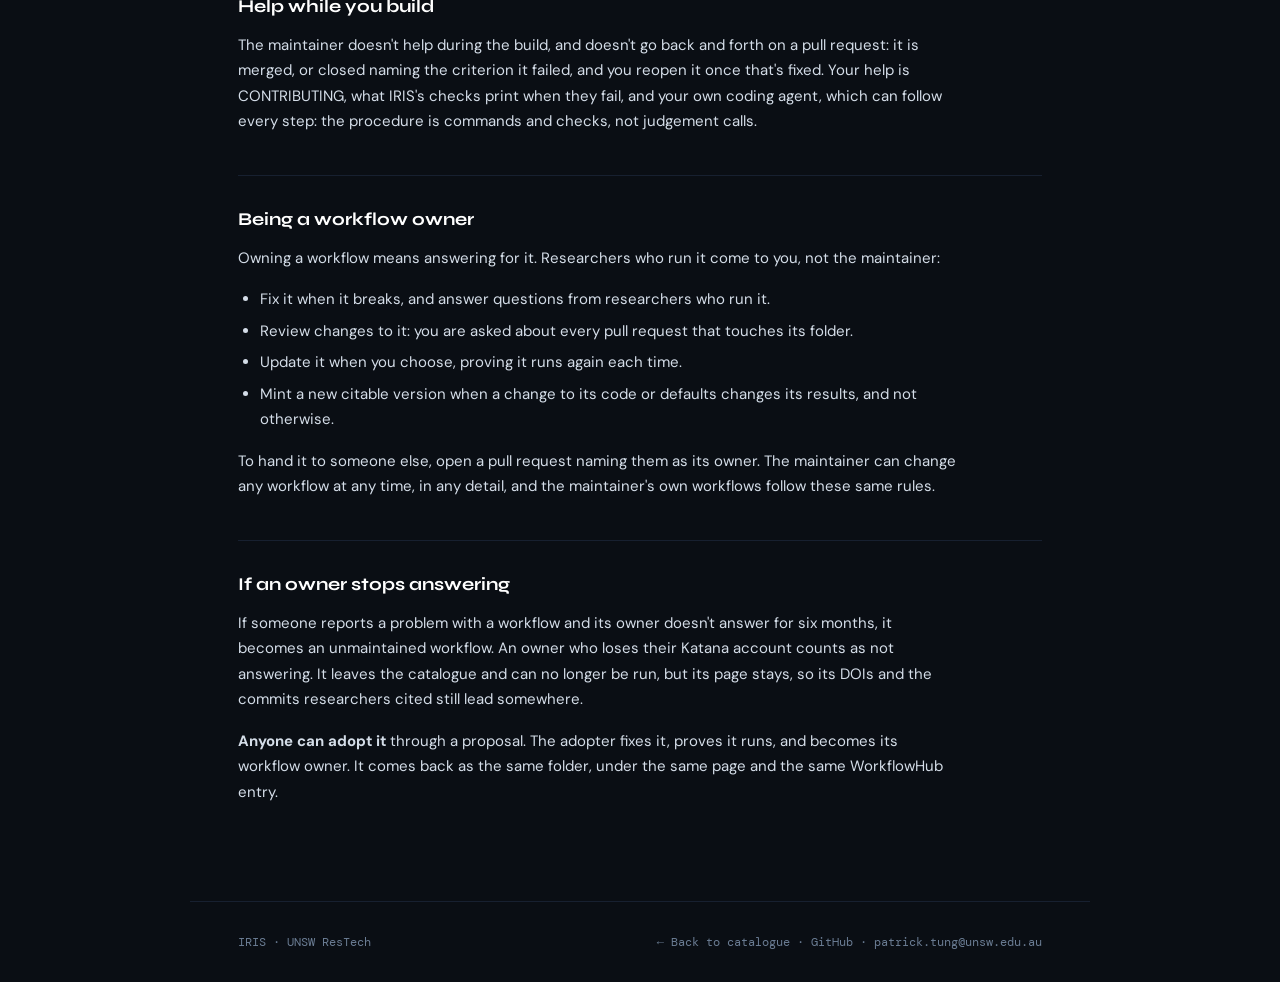
==== commit 24e83e9a: "The contribute page shows a workflow's WorkflowHub entry under From fork to DOI's Mint its DOI step," ====
--- a/contribute/index.html
+++ b/contribute/index.html
@@ -76,7 +76,12 @@
     <li><span><strong>Open a pull request</strong> once IRIS's checks pass, on your fork and where CONTRIBUTING says to run the rest. The pull request is the only approval a workflow needs, and CI labels it <code>ready</code> once every check passes on it.</span></li>
     <li><span><strong>Wait for a review batch.</strong> The maintainer reviews every <code>ready</code> pull request together, about every fortnight, when the maintainer chooses: nothing enforces it, and yours waits until the next one. If your workflow needs a quick fix, say so in your pull request.</span></li>
     <li><span><strong>Merged, or closed with a reason.</strong> A merged workflow joins the catalogue with you named as its workflow owner. A closed pull request names the criterion it failed: fix that and reopen it.</span></li>
-    <li><span><strong>Mint its DOI.</strong> Join the UNSW ResTech team on WorkflowHub (Team 472), register the workflow there and mint its first citable version.</span></li>
+    <li id="mint" style="scroll-margin-top: 84px"><div><strong>Mint its DOI.</strong> Join the UNSW ResTech team on WorkflowHub (Team 472), register the workflow there and mint its first citable version.
+      <!-- The reference workflow's WorkflowHub entry, logged out, 2026-11-18 (#216): retake with the reference workflow page's copy. -->
+      <figure class="shot">
+        <a href="../assets/screenshots/workflowhub-entry.webp" target="_blank"><img src="../assets/screenshots/workflowhub-entry.webp" width="1600" height="1214" loading="lazy" decoding="async" alt="A workflow's WorkflowHub entry: its title, description and documentation link, its DOI, and its version history with the commit it froze."></a>
+        <figcaption>A workflow's WorkflowHub entry, with its description and DOI.</figcaption>
+      </figure></div></li>
   </ol>
   <div class="prose">
     <p>The technical details of each step are in <a href="https://github.com/unsw-restech/iris/blob/main/CONTRIBUTING.md" target="_blank">CONTRIBUTING</a>.</p>
--- a/assets/iris.css
+++ b/assets/iris.css
@@ -125,7 +125,7 @@
 .checklist li { position: relative; padding: 6px 0 6px 26px; font-size: 14px; line-height: 1.6; border-bottom: 1px solid var(--border); }
 .checklist li:last-child { border-bottom: none; }
 .checklist li::before { content: '\2610'; position: absolute; left: 2px; color: var(--gold); }
-/* Stage / Run / View columns. */
+/* Transfer / Run / View columns. */
 .cols { display: grid; grid-template-columns: repeat(3, 1fr); gap: 16px; margin-bottom: 40px; }
 .col { background: var(--bg2); border: 1px solid var(--border); border-radius: 10px; padding: 20px; }
 .col-when { margin-bottom: 6px; }
@@ -167,6 +167,17 @@
   font-family: 'DM Mono', monospace; font-size: 12px; line-height: 1.8; color: var(--text);
 }
 .tree .comment { color: var(--muted); }
+/* A screenshot from assets/screenshots/, linked to itself at full size.
+   .shot-narrow keeps a tall, narrow one from filling the column. */
+.shot { margin: 8px 0 20px; }
+.shot a { display: block; }
+.shot img {
+  display: block; width: 100%; height: auto;
+  border: 1px solid var(--border2); border-radius: 8px;
+}
+.shot-narrow { max-width: 440px; }
+.shot figcaption { font-family: 'DM Mono', monospace; font-size: 12px; line-height: 1.6; color: var(--muted); margin-top: 8px; }
+.launch .shot { grid-column: 1 / -1; margin: 0; }
 footer {
   position: relative; z-index: 1; border-top: 1px solid var(--border);
   padding: 32px 48px; max-width: 900px; margin: 0 auto;
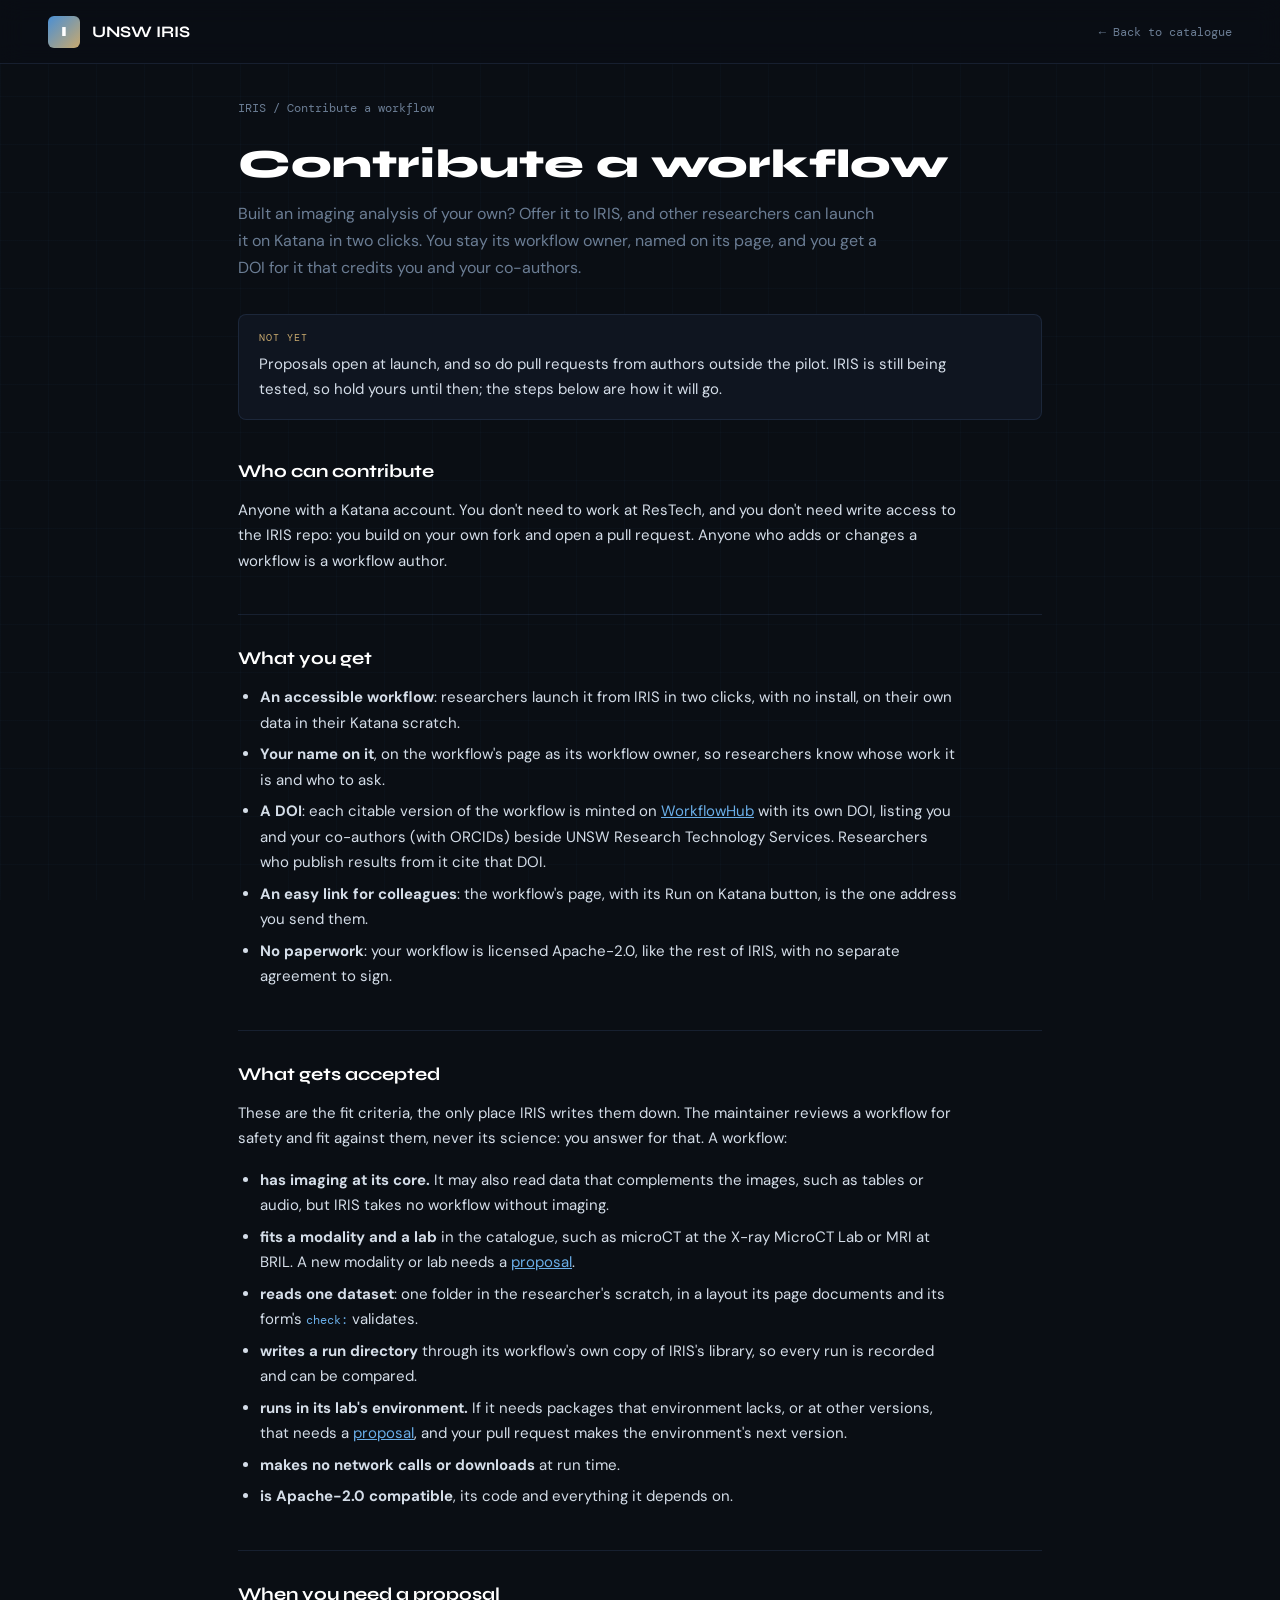
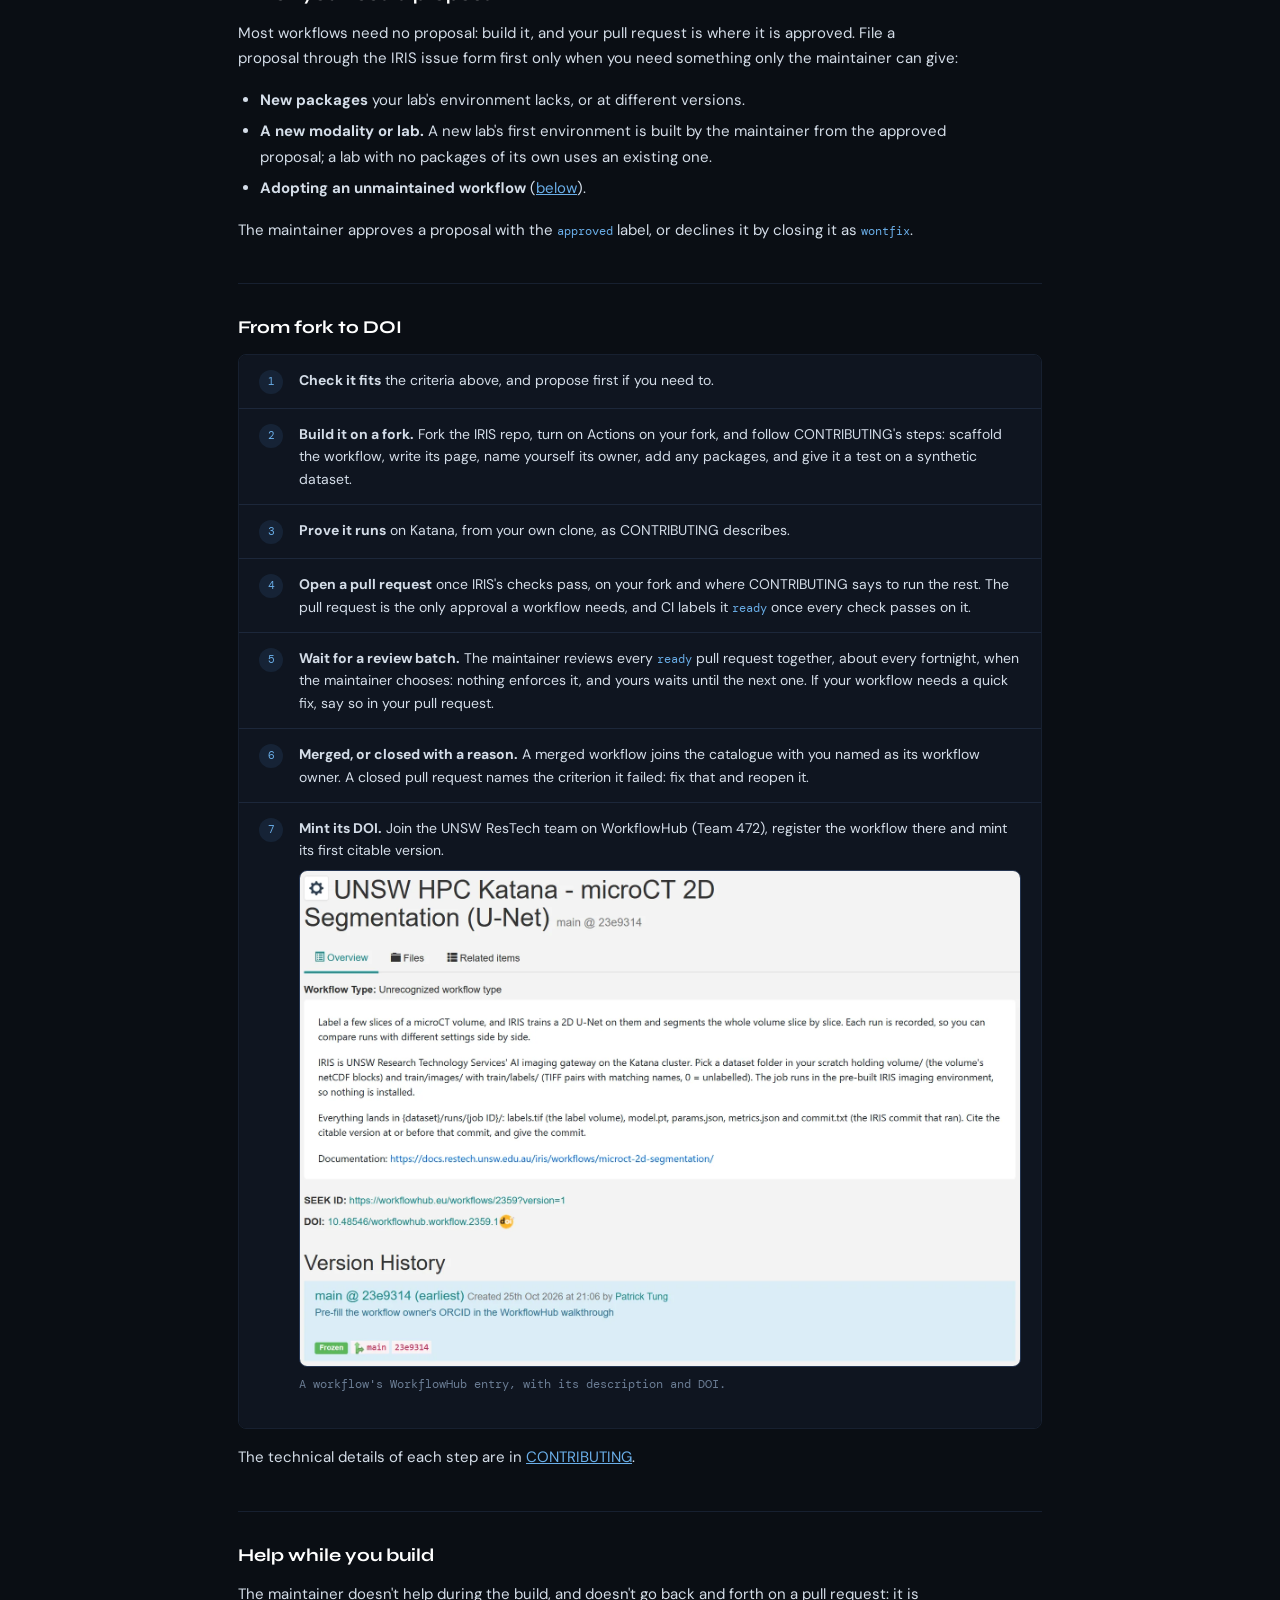
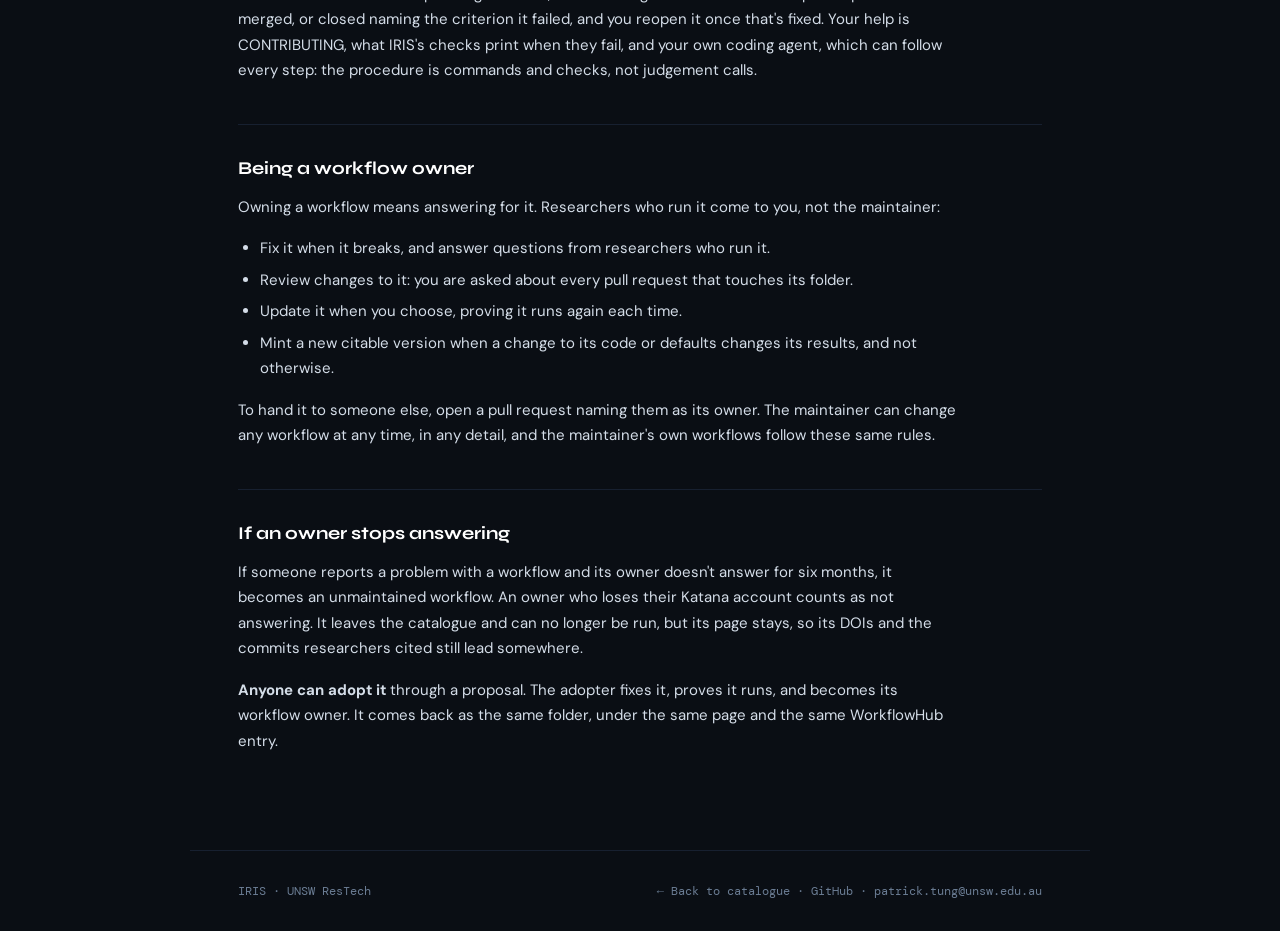
==== commit d0fe0c25: "The microCT form screenshot and the WorkflowHub entry screenshot are retaken, 2026-11-20: the form's" ====
--- a/contribute/index.html
+++ b/contribute/index.html
@@ -76,10 +76,10 @@
     <li><span><strong>Open a pull request</strong> once IRIS's checks pass, on your fork and where CONTRIBUTING says to run the rest. The pull request is the only approval a workflow needs, and CI labels it <code>ready</code> once every check passes on it.</span></li>
     <li><span><strong>Wait for a review batch.</strong> The maintainer reviews every <code>ready</code> pull request together, about every fortnight, when the maintainer chooses: nothing enforces it, and yours waits until the next one. If your workflow needs a quick fix, say so in your pull request.</span></li>
     <li><span><strong>Merged, or closed with a reason.</strong> A merged workflow joins the catalogue with you named as its workflow owner. A closed pull request names the criterion it failed: fix that and reopen it.</span></li>
-    <li id="mint" style="scroll-margin-top: 84px"><div><strong>Mint its DOI.</strong> Join the UNSW ResTech team on WorkflowHub (Team 472), register the workflow there and mint its first citable version.
-      <!-- The reference workflow's WorkflowHub entry, logged out, 2026-11-18 (#216): retake with the reference workflow page's copy. -->
+    <li id="mint"><div><strong>Mint its DOI.</strong> Join the UNSW ResTech team on WorkflowHub (Team 472), register the workflow there and mint its first citable version.
+      <!-- The reference workflow's WorkflowHub entry, logged out, 2026-11-20 (#238): retake with the reference workflow page's copy. -->
       <figure class="shot">
-        <a href="../assets/screenshots/workflowhub-entry.webp" target="_blank"><img src="../assets/screenshots/workflowhub-entry.webp" width="1600" height="1214" loading="lazy" decoding="async" alt="A workflow's WorkflowHub entry: its title, description and documentation link, its DOI, and its version history with the commit it froze."></a>
+        <a href="../assets/screenshots/workflowhub-entry.webp" target="_blank"><img src="../assets/screenshots/workflowhub-entry.webp" width="1600" height="1101" loading="lazy" decoding="async" alt="A workflow's WorkflowHub entry: its title, description and documentation link, its DOI, and its version history with the commit it froze."></a>
         <figcaption>A workflow's WorkflowHub entry, with its description and DOI.</figcaption>
       </figure></div></li>
   </ol>
--- a/assets/iris.css
+++ b/assets/iris.css
@@ -108,14 +108,19 @@
    <div class="unmaintained-banner"><strong>Unmaintained.</strong> This workflow can't be
    run: it broke and its workflow owner stopped answering. To bring it back, adopt it
    (link the contribute page's adoption steps).</div> */
-.unmaintained-banner {
+/* Demonstration notice: says on a demonstration workflow's page that it runs on public
+   data that did not come from the lab it shows IRIS to. It looks like the banner, closer
+   to the line below it, and is its own class, since bin/check reads the banner's
+   class as marking a workflow unmaintained. */
+.unmaintained-banner, .demonstration-notice {
   background: rgba(232,168,74,0.08); border: 1px solid rgba(232,168,74,0.35);
   border-left: 3px solid var(--amber); border-radius: 8px;
   padding: 14px 20px; margin-bottom: 40px; max-width: 640px;
   font-size: 14px; line-height: 1.6; color: var(--text);
 }
-.unmaintained-banner strong { color: var(--amber); }
-.unmaintained-banner a { color: var(--blue2); }
+.demonstration-notice { margin-bottom: 24px; }
+.unmaintained-banner strong, .demonstration-notice strong { color: var(--amber); }
+.unmaintained-banner a, .demonstration-notice a { color: var(--blue2); }
 /* Launch block: the Run button with its "You're ready when" checklist beside it. */
 .launch { display: grid; grid-template-columns: auto 1fr; gap: 32px; align-items: start; margin-bottom: 40px; }
 .launch .run-note { margin-bottom: 0; max-width: 260px; line-height: 1.6; }
@@ -132,7 +137,7 @@
 .col h3 { font-family: 'Syne', sans-serif; font-size: 17px; font-weight: 700; color: #fff; margin-bottom: 10px; }
 .col p { font-size: 14px; line-height: 1.6; color: var(--muted); margin-bottom: 10px; }
 .col p:last-child { margin-bottom: 0; }
-.col a, details a, .prose a, .run-note a, .wf-owner a { color: var(--blue2); }
+.col a, details a, .prose a, .run-note a, .wf-owner a, .wf-desc a { color: var(--blue2); }
 /* Expandable sections. */
 details { background: var(--bg2); border: 1px solid var(--border); border-radius: 8px; padding: 14px 20px; margin-bottom: 10px; }
 details summary { cursor: pointer; font-family: 'Syne', sans-serif; font-weight: 700; font-size: 15px; color: #fff; }
@@ -157,6 +162,8 @@
   background: rgba(15,21,32,0.6); border: 1px solid var(--border); border-radius: 12px;
   padding: 32px 36px 16px; margin-bottom: 28px; max-width: 820px; scroll-margin-top: 84px;
 }
+/* A step a link jumps to, such as contribute/#mint, clears the fixed nav too. */
+.steps li[id] { scroll-margin-top: 84px; }
 .section-step { font-family: 'DM Mono', monospace; font-size: 11px; color: var(--gold); text-transform: uppercase; letter-spacing: 1px; margin-bottom: 8px; }
 .guide-section h2 { font-size: 28px; font-weight: 800; margin: 0 0 16px; border-top: none; padding-top: 0; }
 .guide-section h3.sub { font-size: 20px; margin: 32px 0 12px; }
